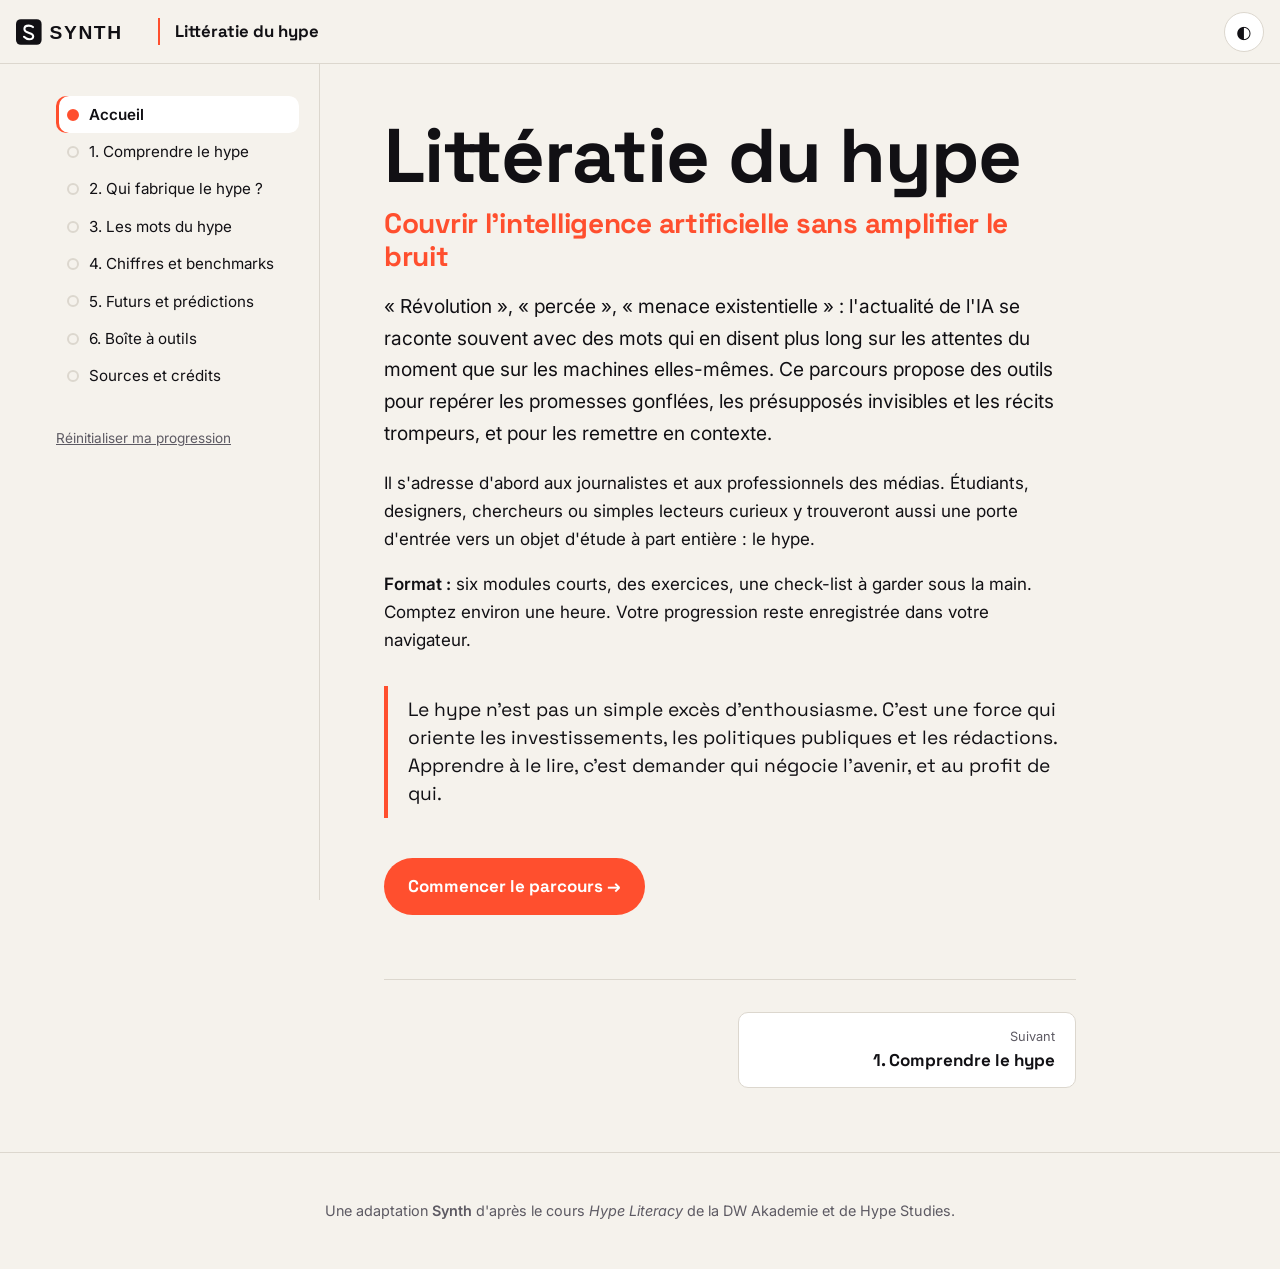
==== index.html @ b62a7ad7 "Ajoute la version française Synth du parcours « Littératie du hype » Site statique HTML/CSS/JS : tex" ====
<!doctype html>
<html lang="fr">
<head>
  <meta charset="utf-8">
  <meta name="viewport" content="width=device-width, initial-scale=1">
  <title>Littératie du hype — Synth</title>
  <meta name="description" content="Parcours en français pour couvrir l'intelligence artificielle sans amplifier le hype. Adaptation Synth du cours Hype Literacy de la DW Akademie.">
  <link rel="icon" href="assets/logo-synth.svg" type="image/svg+xml">
  <link rel="preconnect" href="https://fonts.googleapis.com">
  <link rel="preconnect" href="https://fonts.gstatic.com" crossorigin>
  <link href="https://fonts.googleapis.com/css2?family=Space+Grotesk:wght@500;700&family=Inter:wght@400;600&display=swap" rel="stylesheet">
  <link rel="stylesheet" href="css/style.css">
</head>
<body>
  <a class="skip" href="#contenu">Aller au contenu</a>

  <header class="topbar">
    <button class="menu-toggle" type="button" aria-controls="sommaire" aria-expanded="false">
      <span class="sr-only">Ouvrir le sommaire</span>
      <span class="burger" aria-hidden="true"></span>
    </button>
    <a class="brand" href="#/accueil" aria-label="Synth — accueil du parcours">
      <span class="brand-logo">
        <img src="assets/logo-synth.svg" alt="Synth" height="32">
      </span>
      <span class="brand-title">Littératie du hype</span>
    </a>
    <button class="theme-toggle" type="button" aria-label="Changer de thème">◐</button>
    <div class="progress" role="progressbar" aria-label="Progression du parcours" aria-valuemin="0" aria-valuemax="100" aria-valuenow="0">
      <span class="progress-bar"></span>
    </div>
  </header>

  <div class="layout">
    <nav id="sommaire" class="sidebar" aria-label="Sommaire">
      <ol class="toc"></ol>
      <button class="reset" type="button">Réinitialiser ma progression</button>
    </nav>

    <main id="contenu" class="content" tabindex="-1">
      <p class="loading">Chargement du parcours…</p>
    </main>
  </div>

  <footer class="footer">
    <p>Une adaptation <strong>Synth</strong> d'après le cours <em>Hype Literacy</em> de la DW Akademie et de Hype Studies.</p>
  </footer>

  <script src="js/markdown.js"></script>
  <script src="js/app.js"></script>
</body>
</html>
---- css/style.css ----
/*
 * Littératie du hype — habillage Synth.
 * Toutes les couleurs sont des variables ci-dessous : ajustez-les à la charte
 * officielle de Synth (valeurs provisoires, la charte n'ayant pas pu être consultée).
 */

:root {
  --synth-ink: #111014;        /* texte principal, fond du logo */
  --synth-paper: #f5f2ec;      /* fond de page */
  --synth-surface: #ffffff;    /* cartes, encadrés */
  --synth-accent: #ff4f2e;     /* couleur signature */
  --synth-accent-ink: #ffffff; /* texte posé sur l'accent */
  --synth-muted: #5d5a63;
  --synth-line: #dcd7ce;
  --ok: #1f7a4d;
  --ko: #b3261e;

  --font-title: 'Space Grotesk', 'Helvetica Neue', Arial, sans-serif;
  --font-body: 'Inter', system-ui, -apple-system, 'Segoe UI', sans-serif;
  --radius: 10px;
  --topbar-h: 64px;
  --sidebar-w: 280px;
  color-scheme: light;
}

@media (prefers-color-scheme: dark) {
  :root:not([data-theme="light"]) {
    --synth-ink: #f2efe9;
    --synth-paper: #131216;
    --synth-surface: #1d1c21;
    --synth-accent: #ff6a4d;
    --synth-accent-ink: #131216;
    --synth-muted: #a7a3ad;
    --synth-line: #34323a;
    --ok: #5cc98f;
    --ko: #ff7a70;
    color-scheme: dark;
  }
  :root:not([data-theme="light"]) .brand-logo img { filter: invert(1) hue-rotate(180deg); }
}

:root[data-theme="dark"] {
  --synth-ink: #f2efe9;
  --synth-paper: #131216;
  --synth-surface: #1d1c21;
  --synth-accent: #ff6a4d;
  --synth-accent-ink: #131216;
  --synth-muted: #a7a3ad;
  --synth-line: #34323a;
  --ok: #5cc98f;
  --ko: #ff7a70;
  color-scheme: dark;
}
:root[data-theme="dark"] .brand-logo img { filter: invert(1) hue-rotate(180deg); }

/* ---------- Base ---------- */

*, *::before, *::after { box-sizing: border-box; }

html { scroll-padding-top: calc(var(--topbar-h) + 16px); }

body {
  margin: 0;
  background: var(--synth-paper);
  color: var(--synth-ink);
  font: 400 1.0625rem/1.65 var(--font-body);
  -webkit-font-smoothing: antialiased;
  overflow-x: hidden;
}

h1, h2, h3, h4 {
  font-family: var(--font-title);
  line-height: 1.15;
  letter-spacing: -0.01em;
}
h1 { font-size: clamp(2rem, 5vw, 3.1rem); margin: 0 0 1.5rem; }
h2 { font-size: clamp(1.35rem, 3vw, 1.75rem); margin: 2.75rem 0 1rem; }
h3 { font-size: 1.2rem; margin: 2rem 0 .75rem; }

a { color: inherit; text-decoration-color: var(--synth-accent); text-underline-offset: 3px; text-decoration-thickness: 2px; }
a:hover { color: var(--synth-accent); }

code { font-size: .9em; background: var(--synth-line); padding: .1em .35em; border-radius: 4px; }

strong { font-weight: 600; }

blockquote {
  margin: 2rem 0;
  padding: .25rem 0 .25rem 1.25rem;
  border-left: 4px solid var(--synth-accent);
  font-family: var(--font-title);
  font-size: 1.2rem;
  line-height: 1.45;
}
blockquote p { margin: .4rem 0; }

ul, ol { padding-left: 1.25rem; }
li { margin: .35rem 0; }
li::marker { color: var(--synth-accent); font-weight: 700; }

:focus-visible { outline: 3px solid var(--synth-accent); outline-offset: 2px; }

.sr-only, .skip:not(:focus) {
  position: absolute; width: 1px; height: 1px; overflow: hidden; clip: rect(0 0 0 0); white-space: nowrap;
}
.skip:focus { position: fixed; top: 8px; left: 8px; z-index: 100; background: var(--synth-accent); color: var(--synth-accent-ink); padding: .5rem 1rem; border-radius: var(--radius); }

button { font: inherit; color: inherit; cursor: pointer; }

/* ---------- Barre du haut ---------- */

.topbar {
  position: sticky; top: 0; z-index: 20;
  height: var(--topbar-h);
  display: flex; align-items: center; gap: 1rem;
  padding: 0 16px;
  background: var(--synth-paper);
  border-bottom: 1px solid var(--synth-line);
}

.brand { display: flex; align-items: center; gap: .9rem; text-decoration: none; min-width: 0; }
.brand-logo img { display: block; height: 32px; width: auto; }
.brand-title {
  font-family: var(--font-title); font-weight: 700; font-size: 1.05rem;
  padding-left: .9rem; border-left: 2px solid var(--synth-accent);
  white-space: nowrap; overflow: hidden; text-overflow: ellipsis;
}

.theme-toggle {
  margin-left: auto;
  width: 40px; height: 40px; border-radius: 50%;
  border: 1px solid var(--synth-line); background: var(--synth-surface);
  font-size: 1.1rem;
}

.progress { position: absolute; left: 0; right: 0; bottom: -1px; height: 4px; background: transparent; }
.progress-bar { display: block; height: 100%; width: 0; background: var(--synth-accent); transition: width .4s ease; }

.menu-toggle {
  display: none;
  width: 40px; height: 40px; border: 0; background: none; padding: 0;
}
.burger, .burger::before, .burger::after {
  display: block; width: 22px; height: 2px; background: var(--synth-ink); margin: auto; position: relative;
}
.burger::before, .burger::after { content: ''; position: absolute; left: 0; }
.burger::before { top: -7px; }
.burger::after { top: 7px; }

/* ---------- Mise en page ---------- */

.layout {
  display: grid;
  grid-template-columns: var(--sidebar-w) minmax(0, 1fr);
  max-width: 1200px;
  margin: 0 auto;
}

.sidebar {
  position: sticky; top: var(--topbar-h);
  align-self: start;
  height: calc(100vh - var(--topbar-h));
  overflow-y: auto;
  padding: 2rem 1.25rem 2rem 16px;
  border-right: 1px solid var(--synth-line);
}

.toc { list-style: none; margin: 0; padding: 0; counter-reset: none; }
.toc li { margin: 0; }
.toc li::marker { content: none; }
.toc a {
  display: flex; align-items: center; gap: .6rem;
  padding: .55rem .7rem; border-radius: var(--radius);
  text-decoration: none; font-size: .95rem; line-height: 1.3;
}
.toc a::before {
  content: ''; flex: none;
  width: 12px; height: 12px; border-radius: 50%;
  border: 2px solid var(--synth-line);
}
.toc .is-read a::before { background: var(--synth-accent); border-color: var(--synth-accent); }
.toc .is-current a { background: var(--synth-surface); font-weight: 600; box-shadow: inset 3px 0 0 var(--synth-accent); }
.toc a:hover { background: var(--synth-surface); color: inherit; }

.reset {
  margin-top: 2rem; padding: 0; border: 0; background: none;
  font-size: .85rem; color: var(--synth-muted); text-decoration: underline;
}

.content {
  padding: 3rem clamp(16px, 5vw, 4.5rem) 4rem;
  max-width: 820px;
  outline: none;
}

.loading, .error { color: var(--synth-muted); }

/* ---------- Accueil ---------- */

.module-accueil h1 {
  font-size: clamp(2.6rem, 8vw, 4.75rem);
  margin-bottom: .5rem;
}
.module-accueil h1 + h2 {
  margin-top: 0;
  color: var(--synth-accent);
  font-size: clamp(1.25rem, 3.4vw, 1.75rem);
}
.module-accueil > p:first-of-type { font-size: 1.2rem; }

.cta { margin: 2.5rem 0 0; }
.button {
  display: inline-block;
  padding: .9rem 1.5rem;
  background: var(--synth-accent); color: var(--synth-accent-ink);
  font-family: var(--font-title); font-weight: 700;
  border-radius: 999px; text-decoration: none;
  transition: transform .15s ease;
}
.button:hover { color: var(--synth-accent-ink); transform: translateY(-2px); }

/* ---------- Pagination ---------- */

.pager {
  display: grid; grid-template-columns: 1fr 1fr; gap: 1rem;
  margin-top: 4rem; padding-top: 2rem; border-top: 1px solid var(--synth-line);
}
.pager a {
  display: block; padding: 1rem 1.25rem;
  background: var(--synth-surface); border: 1px solid var(--synth-line); border-radius: var(--radius);
  text-decoration: none; font-family: var(--font-title); font-weight: 700; line-height: 1.3;
}
.pager a:hover { border-color: var(--synth-accent); color: inherit; }
.pager small { display: block; font-family: var(--font-body); font-weight: 400; font-size: .8rem; color: var(--synth-muted); margin-bottom: .2rem; }
.pager-next { text-align: right; grid-column: 2; }

/* ---------- Cartes à retourner ---------- */

.cards {
  display: grid; grid-template-columns: repeat(auto-fill, minmax(220px, 1fr)); gap: 1rem;
  margin: 2rem 0;
}
.card {
  position: relative; min-height: 190px;
  padding: 0; border: 0; background: none; text-align: left;
  perspective: 900px;
}
.card-face {
  position: absolute; inset: 0;
  display: flex; flex-direction: column; justify-content: center;
  padding: 1.25rem; border-radius: var(--radius);
  backface-visibility: hidden;
  transition: transform .5s ease;
}
.card-recto {
  background: var(--synth-ink); color: var(--synth-paper);
  font-family: var(--font-title); font-size: 1.2rem; font-weight: 700;
}
.card-recto small {
  margin-top: auto; padding-top: 1rem;
  font-family: var(--font-body); font-weight: 400; font-size: .8rem; color: var(--synth-accent);
}
.card-verso {
  background: var(--synth-surface); border: 2px solid var(--synth-accent);
  font-size: .95rem; line-height: 1.5;
  transform: rotateY(180deg);
}
.card[aria-pressed="true"] .card-recto { transform: rotateY(-180deg); }
.card[aria-pressed="true"] .card-verso { transform: rotateY(0); }

/* ---------- Quiz ---------- */

.quiz {
  margin: 2rem 0; padding: 1.5rem;
  background: var(--synth-surface); border: 1px solid var(--synth-line); border-radius: var(--radius);
}
.quiz legend {
  float: left; width: 100%; padding: 0; margin-bottom: 1rem;
  font-family: var(--font-title); font-weight: 700; font-size: 1.1rem; line-height: 1.35;
}
.tag {
  display: inline-block; margin-right: .6rem; padding: .1rem .55rem;
  background: var(--synth-accent); color: var(--synth-accent-ink);
  font-size: .75rem; letter-spacing: .05em; text-transform: uppercase; border-radius: 4px;
  vertical-align: .15em;
}
.answers { clear: both; display: grid; gap: .6rem; }
.answer {
  text-align: left; padding: .8rem 1rem;
  background: var(--synth-paper); border: 2px solid var(--synth-line); border-radius: var(--radius);
  line-height: 1.4;
}
.answer:hover { border-color: var(--synth-ink); }
.answer.is-right { border-color: var(--ok); box-shadow: inset 4px 0 0 var(--ok); }
.answer.is-wrong { border-color: var(--ko); box-shadow: inset 4px 0 0 var(--ko); }
.feedback { margin: 1rem 0 .25rem; font-weight: 600; }
.feedback.ok { color: var(--ok); }
.feedback.ko { color: var(--ko); }
.explanation { margin: 0; color: var(--synth-muted); }

/* ---------- Hype-o-mètre ---------- */

.hypemetre { display: grid; gap: 1rem; margin: 2rem 0; }
.hm-item {
  padding: 1.25rem 1.5rem;
  background: var(--synth-surface); border: 1px solid var(--synth-line); border-radius: var(--radius);
}
.hm-title { margin: 0 0 1rem; font-family: var(--font-title); font-weight: 700; font-size: 1.1rem; line-height: 1.35; }
.hm-scale { display: grid; grid-template-columns: repeat(4, 1fr); gap: .4rem; }
.hm-btn {
  display: flex; flex-direction: column; align-items: center; gap: .1rem;
  padding: .55rem .25rem;
  background: var(--synth-paper); border: 2px solid var(--synth-line); border-radius: var(--radius);
}
.hm-btn:nth-child(1) { --heat: 0%; }
.hm-btn:nth-child(2) { --heat: 33%; }
.hm-btn:nth-child(3) { --heat: 66%; }
.hm-btn:nth-child(4) { --heat: 100%; }
.hm-btn { background: color-mix(in srgb, var(--synth-accent) calc(var(--heat) * .25), var(--synth-paper)); }
.hm-num { font-family: var(--font-title); font-weight: 700; font-size: 1.2rem; }
.hm-label { font-size: .75rem; color: var(--synth-muted); }
.hm-btn:hover { border-color: var(--synth-ink); }
.hm-btn.is-chosen { border-color: var(--synth-ink); box-shadow: 0 0 0 2px var(--synth-ink) inset; }
.hm-btn.is-expected { border-color: var(--synth-accent); }
.hm-btn.is-expected .hm-label { color: var(--synth-ink); font-weight: 600; }
.hm-result { margin-top: 1rem; padding-top: .75rem; border-top: 1px dashed var(--synth-line); }
.hm-result p { margin: .25rem 0; }
.hm-verdict { font-weight: 600; color: var(--synth-accent); }

/* ---------- Check-list ---------- */

.checklist { list-style: none; padding: 0; margin: 1.5rem 0; }
.checklist li { margin: 0; border-bottom: 1px solid var(--synth-line); }
.checklist li::marker { content: none; }
.checklist label { display: flex; gap: .85rem; align-items: flex-start; padding: .8rem .25rem; cursor: pointer; }
.checklist input {
  flex: none; appearance: none; margin: .2rem 0 0;
  width: 1.25rem; height: 1.25rem; border: 2px solid var(--synth-ink); border-radius: 4px;
  display: grid; place-content: center; cursor: pointer;
}
.checklist input::after { content: '✓'; font-weight: 700; font-size: .85rem; color: var(--synth-accent-ink); transform: scale(0); transition: transform .15s; }
.checklist input:checked { background: var(--synth-accent); border-color: var(--synth-accent); }
.checklist input:checked::after { transform: scale(1); }
.checklist input:checked + span { color: var(--synth-muted); text-decoration: line-through; text-decoration-color: var(--synth-accent); }

/* ---------- Pied de page ---------- */

.footer {
  padding: 2rem 16px;
  border-top: 1px solid var(--synth-line);
  text-align: center; font-size: .9rem; color: var(--synth-muted);
}

/* ---------- Mobile ---------- */

@media (max-width: 860px) {
  .menu-toggle { display: block; }
  .layout { grid-template-columns: minmax(0, 1fr); }
  .sidebar {
    position: fixed; z-index: 15; top: var(--topbar-h); left: 0; bottom: 0;
    width: min(85vw, var(--sidebar-w)); height: auto;
    background: var(--synth-paper);
    transform: translateX(-100%); transition: transform .25s ease;
    box-shadow: 8px 0 24px rgb(0 0 0 / .15);
  }
  .sidebar.is-open { transform: translateX(0); }
  .content { padding: 2rem 16px 3rem; }
  .brand-logo img { height: 26px; }
  .brand-title { font-size: .95rem; padding-left: .7rem; }
  .pager { grid-template-columns: minmax(0, 1fr); }
  .pager-next { grid-column: 1; }
  .hm-label { font-size: .65rem; }
}

@media (prefers-reduced-motion: reduce) {
  *, *::before, *::after { transition: none !important; }
}
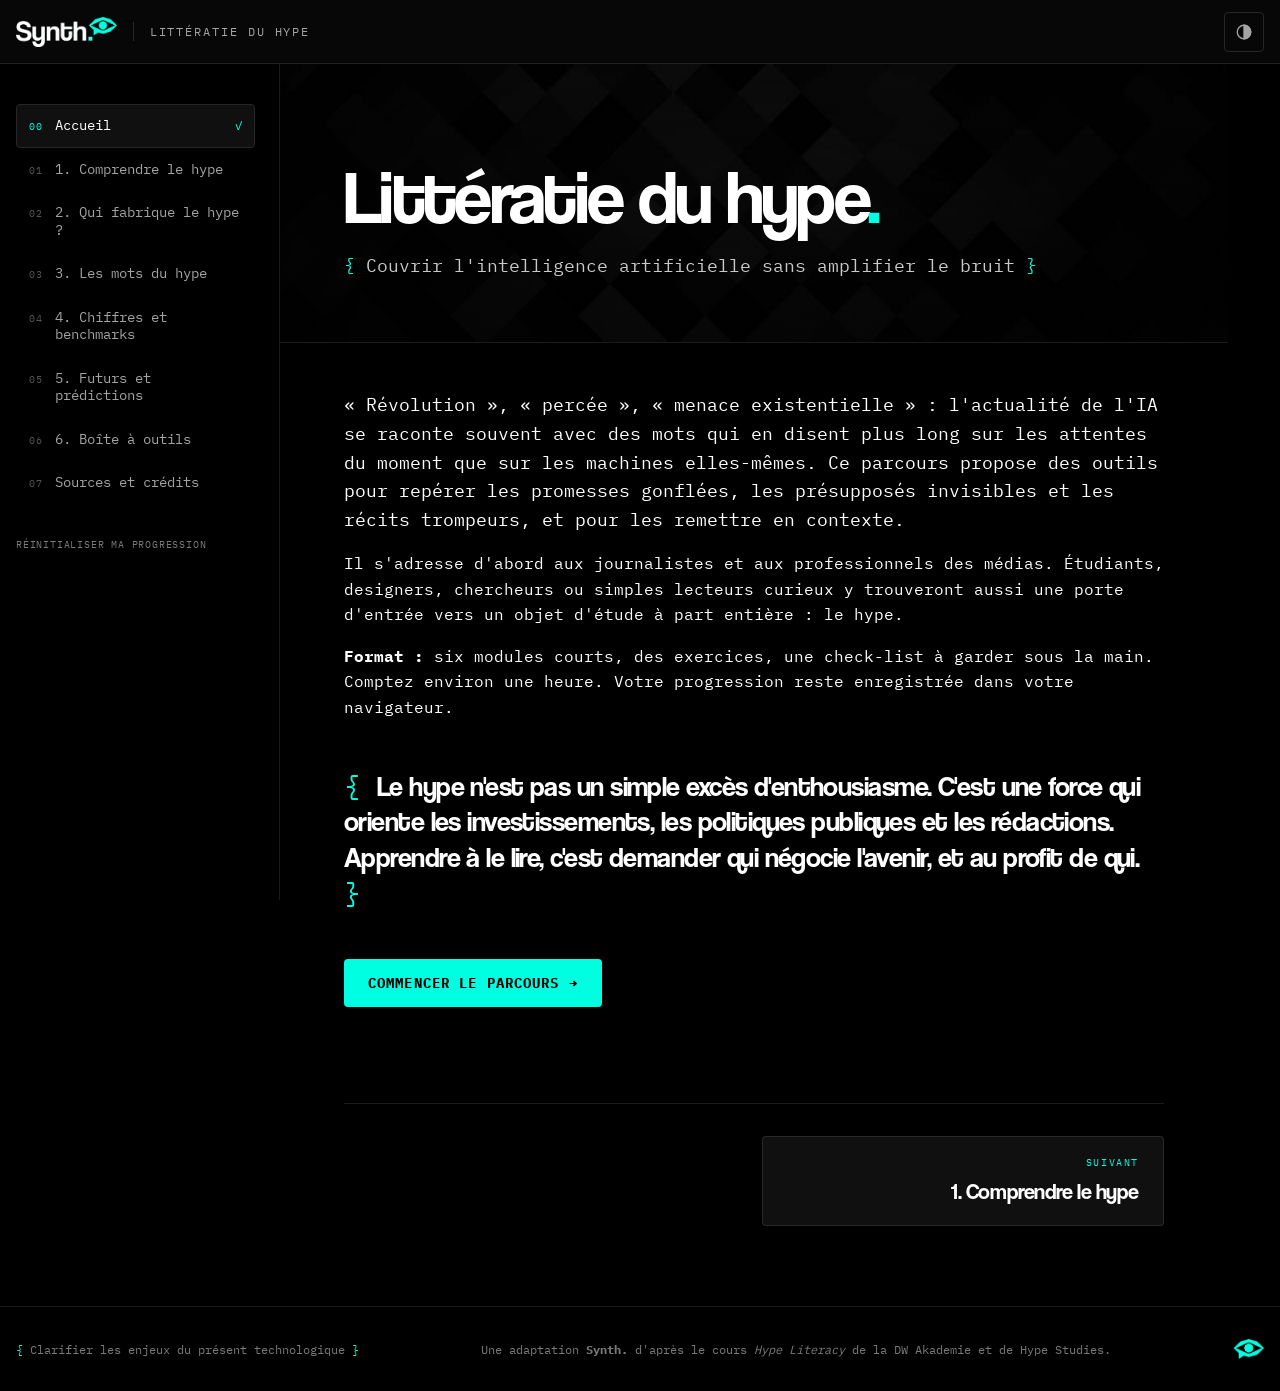
==== commit 64f3502a: "Applique le design system Synth. (Claude Design) Remplace l'habillage provisoire par les jetons, log" ====
--- a/index.html
+++ b/index.html
@@ -5,10 +5,8 @@
   <meta name="viewport" content="width=device-width, initial-scale=1">
   <title>Littératie du hype — Synth</title>
   <meta name="description" content="Parcours en français pour couvrir l'intelligence artificielle sans amplifier le hype. Adaptation Synth du cours Hype Literacy de la DW Akademie.">
-  <link rel="icon" href="assets/logo-synth.svg" type="image/svg+xml">
-  <link rel="preconnect" href="https://fonts.googleapis.com">
-  <link rel="preconnect" href="https://fonts.gstatic.com" crossorigin>
-  <link href="https://fonts.googleapis.com/css2?family=Space+Grotesk:wght@500;700&family=Inter:wght@400;600&display=swap" rel="stylesheet">
+  <meta name="theme-color" content="#000000">
+  <link rel="icon" href="assets/mark-eye-cyan.png" type="image/png">
   <link rel="stylesheet" href="css/style.css">
 </head>
 <body>
@@ -21,11 +19,14 @@
     </button>
     <a class="brand" href="#/accueil" aria-label="Synth — accueil du parcours">
       <span class="brand-logo">
-        <img src="assets/logo-synth.svg" alt="Synth" height="32">
+        <img class="logo-dark" src="assets/logo-synth-white-cyan.png" alt="Synth." height="30">
+        <img class="logo-light" src="assets/logo-synth-black.png" alt="Synth." height="30">
       </span>
       <span class="brand-title">Littératie du hype</span>
     </a>
-    <button class="theme-toggle" type="button" aria-label="Changer de thème">◐</button>
+    <button class="theme-toggle" type="button" aria-label="Passer en thème clair">
+      <svg width="18" height="18" viewBox="0 0 24 24" fill="none" stroke="currentColor" stroke-width="1.75" aria-hidden="true"><circle cx="12" cy="12" r="9"/><path d="M12 3a9 9 0 0 1 0 18z" fill="currentColor"/></svg>
+    </button>
     <div class="progress" role="progressbar" aria-label="Progression du parcours" aria-valuemin="0" aria-valuemax="100" aria-valuenow="0">
       <span class="progress-bar"></span>
     </div>
@@ -43,7 +44,9 @@
   </div>
 
   <footer class="footer">
-    <p>Une adaptation <strong>Synth</strong> d'après le cours <em>Hype Literacy</em> de la DW Akademie et de Hype Studies.</p>
+    <p class="footer-tagline">Clarifier les enjeux du présent technologique</p>
+    <p>Une adaptation <strong>Synth.</strong> d'après le cours <em>Hype Literacy</em> de la DW Akademie et de Hype Studies.</p>
+    <img class="footer-mark" src="assets/mark-eye-cyan.png" alt="" aria-hidden="true">
   </footer>
 
   <script src="js/markdown.js"></script>
--- a/css/style.css
+++ b/css/style.css
@@ -1,158 +1,177 @@
 /*
  * Littératie du hype — habillage Synth.
- * Toutes les couleurs sont des variables ci-dessous : ajustez-les à la charte
- * officielle de Synth (valeurs provisoires, la charte n'ayant pas pu être consultée).
+ * Construit sur les jetons du design system « Synth. » (Claude Design), copiés dans css/synth/.
+ * Sombre par défaut ; thème clair via [data-theme="light"].
  */
 
+@import url("synth/fonts.css");
+@import url("synth/colors.css");
+@import url("synth/typography.css");
+@import url("synth/spacing.css");
+@import url("synth/effects.css");
+@import url("synth/motion.css");
+
 :root {
-  --synth-ink: #111014;        /* texte principal, fond du logo */
-  --synth-paper: #f5f2ec;      /* fond de page */
-  --synth-surface: #ffffff;    /* cartes, encadrés */
-  --synth-accent: #ff4f2e;     /* couleur signature */
-  --synth-accent-ink: #ffffff; /* texte posé sur l'accent */
-  --synth-muted: #5d5a63;
-  --synth-line: #dcd7ce;
-  --ok: #1f7a4d;
-  --ko: #b3261e;
-
-  --font-title: 'Space Grotesk', 'Helvetica Neue', Arial, sans-serif;
-  --font-body: 'Inter', system-ui, -apple-system, 'Segoe UI', sans-serif;
-  --radius: 10px;
   --topbar-h: 64px;
   --sidebar-w: 280px;
+  color-scheme: dark;
+}
+
+/* En clair, le cyan profond (#00C2AB) n'atteint pas 4,5:1 sur blanc pour du petit texte :
+   on utilise l'encre cyan pour le texte et on garde le cyan pour les aplats. */
+[data-theme="light"] {
+  --text-accent: var(--synth-cyan-ink);
+  --glass-fill: rgba(255, 255, 255, .8);
   color-scheme: light;
 }
 
-@media (prefers-color-scheme: dark) {
-  :root:not([data-theme="light"]) {
-    --synth-ink: #f2efe9;
-    --synth-paper: #131216;
-    --synth-surface: #1d1c21;
-    --synth-accent: #ff6a4d;
-    --synth-accent-ink: #131216;
-    --synth-muted: #a7a3ad;
-    --synth-line: #34323a;
-    --ok: #5cc98f;
-    --ko: #ff7a70;
-    color-scheme: dark;
-  }
-  :root:not([data-theme="light"]) .brand-logo img { filter: invert(1) hue-rotate(180deg); }
-}
-
-:root[data-theme="dark"] {
-  --synth-ink: #f2efe9;
-  --synth-paper: #131216;
-  --synth-surface: #1d1c21;
-  --synth-accent: #ff6a4d;
-  --synth-accent-ink: #131216;
-  --synth-muted: #a7a3ad;
-  --synth-line: #34323a;
-  --ok: #5cc98f;
-  --ko: #ff7a70;
-  color-scheme: dark;
-}
-:root[data-theme="dark"] .brand-logo img { filter: invert(1) hue-rotate(180deg); }
-
 /* ---------- Base ---------- */
 
 *, *::before, *::after { box-sizing: border-box; }
 
-html { scroll-padding-top: calc(var(--topbar-h) + 16px); }
+html { scroll-padding-top: calc(var(--topbar-h) + var(--space-4)); }
 
 body {
   margin: 0;
-  background: var(--synth-paper);
-  color: var(--synth-ink);
-  font: 400 1.0625rem/1.65 var(--font-body);
+  background: var(--surface-page);
+  color: var(--text-primary);
+  font-family: var(--font-body);
+  font-size: var(--text-md);
+  line-height: var(--lh-body);
   -webkit-font-smoothing: antialiased;
   overflow-x: hidden;
 }
 
 h1, h2, h3, h4 {
-  font-family: var(--font-title);
-  line-height: 1.15;
-  letter-spacing: -0.01em;
-}
-h1 { font-size: clamp(2rem, 5vw, 3.1rem); margin: 0 0 1.5rem; }
-h2 { font-size: clamp(1.35rem, 3vw, 1.75rem); margin: 2.75rem 0 1rem; }
-h3 { font-size: 1.2rem; margin: 2rem 0 .75rem; }
-
-a { color: inherit; text-decoration-color: var(--synth-accent); text-underline-offset: 3px; text-decoration-thickness: 2px; }
-a:hover { color: var(--synth-accent); }
-
-code { font-size: .9em; background: var(--synth-line); padding: .1em .35em; border-radius: 4px; }
-
-strong { font-weight: 600; }
+  font-family: var(--font-display);
+  font-weight: var(--weight-regular);
+  letter-spacing: var(--track-display);
+  line-height: var(--lh-display-loose);
+  text-wrap: balance;
+}
+h1 { font-size: clamp(var(--display-md), 6vw, var(--display-lg)); margin: 0 0 var(--space-8); }
+h2 { font-size: clamp(26px, 3.4vw, var(--display-sm)); margin: var(--space-16) 0 var(--space-4); }
+h3 { font-size: var(--text-xl); margin: var(--space-10) 0 var(--space-3); }
+
+p { margin: 0 0 var(--space-4); }
+
+a {
+  color: inherit;
+  text-decoration: underline;
+  text-decoration-color: var(--border-accent);
+  text-underline-offset: 3px;
+  transition: var(--transition-control);
+}
+a:hover { color: var(--text-accent); }
+
+strong { font-weight: var(--weight-bold); }
+em { font-style: italic; }
+
+code {
+  font-family: var(--font-mono);
+  font-size: .92em;
+  background: var(--surface-card);
+  border: var(--border-w) solid var(--border-hairline);
+  padding: .05em .35em;
+  border-radius: var(--radius-1);
+}
 
 blockquote {
-  margin: 2rem 0;
-  padding: .25rem 0 .25rem 1.25rem;
-  border-left: 4px solid var(--synth-accent);
-  font-family: var(--font-title);
-  font-size: 1.2rem;
-  line-height: 1.45;
-}
-blockquote p { margin: .4rem 0; }
-
-ul, ol { padding-left: 1.25rem; }
-li { margin: .35rem 0; }
-li::marker { color: var(--synth-accent); font-weight: 700; }
-
-:focus-visible { outline: 3px solid var(--synth-accent); outline-offset: 2px; }
+  margin: var(--space-12) 0;
+  padding: 0;
+  font-family: var(--font-display);
+  font-size: clamp(22px, 2.6vw, 28px);
+  line-height: var(--lh-tight);
+  letter-spacing: var(--track-display);
+}
+blockquote p { margin: 0 0 var(--space-3); }
+blockquote p::before { content: "{ "; color: var(--text-accent); font-family: var(--font-mono); }
+blockquote p::after { content: " }"; color: var(--text-accent); font-family: var(--font-mono); }
+
+ul, ol { padding-left: var(--space-6); margin: 0 0 var(--space-4); }
+li { margin: var(--space-2) 0; }
+ul > li::marker { content: "— "; color: var(--text-accent); }
+ol > li::marker { color: var(--text-accent); font-weight: var(--weight-bold); }
+
+:focus-visible { outline: none; box-shadow: var(--focus-ring); }
 
 .sr-only, .skip:not(:focus) {
   position: absolute; width: 1px; height: 1px; overflow: hidden; clip: rect(0 0 0 0); white-space: nowrap;
 }
-.skip:focus { position: fixed; top: 8px; left: 8px; z-index: 100; background: var(--synth-accent); color: var(--synth-accent-ink); padding: .5rem 1rem; border-radius: var(--radius); }
+.skip:focus {
+  position: fixed; top: var(--space-2); left: var(--space-2); z-index: 100;
+  background: var(--surface-accent); color: var(--text-on-accent);
+  padding: var(--space-2) var(--space-4); text-decoration: none;
+}
 
 button { font: inherit; color: inherit; cursor: pointer; }
+
+/* Logos : version blanc + cyan en sombre, noire en clair */
+.brand-logo .logo-light { display: none; }
+[data-theme="light"] .brand-logo .logo-dark { display: none; }
+[data-theme="light"] .brand-logo .logo-light { display: block; }
 
 /* ---------- Barre du haut ---------- */
 
 .topbar {
   position: sticky; top: 0; z-index: 20;
   height: var(--topbar-h);
-  display: flex; align-items: center; gap: 1rem;
-  padding: 0 16px;
-  background: var(--synth-paper);
-  border-bottom: 1px solid var(--synth-line);
-}
-
-.brand { display: flex; align-items: center; gap: .9rem; text-decoration: none; min-width: 0; }
-.brand-logo img { display: block; height: 32px; width: auto; }
+  display: flex; align-items: center; gap: var(--space-4);
+  padding: 0 var(--space-4);
+  background: var(--glass-fill);
+  backdrop-filter: var(--blur-glass);
+  -webkit-backdrop-filter: var(--blur-glass);
+  border-bottom: var(--border-w) solid var(--border-hairline);
+}
+
+.brand { display: flex; align-items: center; gap: var(--space-4); text-decoration: none; min-width: 0; }
+.brand:hover { color: inherit; }
+.brand-logo img { display: block; height: 30px; width: auto; }
 .brand-title {
-  font-family: var(--font-title); font-weight: 700; font-size: 1.05rem;
-  padding-left: .9rem; border-left: 2px solid var(--synth-accent);
+  font-family: var(--font-mono); font-size: var(--text-xs);
+  letter-spacing: var(--track-eyebrow); text-transform: uppercase;
+  color: var(--text-secondary);
+  padding-left: var(--space-4); border-left: var(--border-w) solid var(--border-strong);
   white-space: nowrap; overflow: hidden; text-overflow: ellipsis;
 }
 
 .theme-toggle {
   margin-left: auto;
-  width: 40px; height: 40px; border-radius: 50%;
-  border: 1px solid var(--synth-line); background: var(--synth-surface);
-  font-size: 1.1rem;
-}
-
-.progress { position: absolute; left: 0; right: 0; bottom: -1px; height: 4px; background: transparent; }
-.progress-bar { display: block; height: 100%; width: 0; background: var(--synth-accent); transition: width .4s ease; }
+  display: inline-flex; align-items: center; justify-content: center;
+  width: var(--control-h-md); height: var(--control-h-md);
+  background: transparent; color: var(--text-secondary);
+  border: var(--border-w) solid var(--border-strong); border-radius: var(--radius-2);
+  transition: var(--transition-control);
+}
+.theme-toggle:hover { border-color: var(--border-accent); color: var(--text-accent); }
+
+.progress { position: absolute; left: 0; right: 0; bottom: -1px; height: 2px; }
+.progress-bar {
+  display: block; height: 100%; width: 0;
+  background: var(--surface-accent);
+  box-shadow: 0 0 12px var(--cyan-a40);
+  transition: width var(--dur-slow) var(--ease-out);
+}
 
 .menu-toggle {
   display: none;
-  width: 40px; height: 40px; border: 0; background: none; padding: 0;
+  width: var(--control-h-md); height: var(--control-h-md);
+  border: var(--border-w) solid var(--border-strong); border-radius: var(--radius-2);
+  background: none; padding: 0;
 }
 .burger, .burger::before, .burger::after {
-  display: block; width: 22px; height: 2px; background: var(--synth-ink); margin: auto; position: relative;
-}
-.burger::before, .burger::after { content: ''; position: absolute; left: 0; }
-.burger::before { top: -7px; }
-.burger::after { top: 7px; }
+  display: block; width: 18px; height: 2px; background: var(--text-primary); margin: auto; position: relative;
+}
+.burger::before, .burger::after { content: ""; position: absolute; left: 0; }
+.burger::before { top: -6px; }
+.burger::after { top: 6px; }
 
 /* ---------- Mise en page ---------- */
 
 .layout {
   display: grid;
   grid-template-columns: var(--sidebar-w) minmax(0, 1fr);
-  max-width: 1200px;
+  max-width: var(--layout-max);
   margin: 0 auto;
 }
 
@@ -161,109 +180,163 @@
   align-self: start;
   height: calc(100vh - var(--topbar-h));
   overflow-y: auto;
-  padding: 2rem 1.25rem 2rem 16px;
-  border-right: 1px solid var(--synth-line);
-}
-
-.toc { list-style: none; margin: 0; padding: 0; counter-reset: none; }
-.toc li { margin: 0; }
+  padding: var(--space-10) var(--space-6) var(--space-8) var(--space-4);
+  border-right: var(--border-w) solid var(--border-hairline);
+}
+
+.toc { list-style: none; margin: 0; padding: 0; counter-reset: toc -1; }
+.toc li { margin: 0; counter-increment: toc; }
 .toc li::marker { content: none; }
 .toc a {
-  display: flex; align-items: center; gap: .6rem;
-  padding: .55rem .7rem; border-radius: var(--radius);
-  text-decoration: none; font-size: .95rem; line-height: 1.3;
+  display: flex; align-items: baseline; gap: var(--space-3);
+  padding: var(--space-3) var(--space-3);
+  text-decoration: none;
+  font-size: var(--text-sm); line-height: var(--lh-tight);
+  color: var(--text-secondary);
+  border: var(--border-w) solid transparent; border-radius: var(--radius-2);
+  transition: var(--transition-control);
 }
 .toc a::before {
-  content: ''; flex: none;
-  width: 12px; height: 12px; border-radius: 50%;
-  border: 2px solid var(--synth-line);
-}
-.toc .is-read a::before { background: var(--synth-accent); border-color: var(--synth-accent); }
-.toc .is-current a { background: var(--synth-surface); font-weight: 600; box-shadow: inset 3px 0 0 var(--synth-accent); }
-.toc a:hover { background: var(--synth-surface); color: inherit; }
+  content: counter(toc, decimal-leading-zero);
+  flex: none; font-size: var(--text-xxs); letter-spacing: var(--track-label);
+  color: var(--text-faint);
+}
+.toc a:hover { color: var(--text-primary); background: var(--white-a06); }
+[data-theme="light"] .toc a:hover { background: var(--surface-card); }
+.toc .is-read a::before { color: var(--text-accent); }
+.toc .is-read a::after { content: "✓"; margin-left: auto; color: var(--text-accent); font-size: var(--text-xs); }
+.toc .is-current a {
+  color: var(--text-primary);
+  background: var(--surface-card);
+  border-color: var(--border-strong);
+}
 
 .reset {
-  margin-top: 2rem; padding: 0; border: 0; background: none;
-  font-size: .85rem; color: var(--synth-muted); text-decoration: underline;
-}
+  margin-top: var(--space-8); padding: 0; border: 0; background: none;
+  font-size: var(--text-xxs); letter-spacing: var(--track-label); text-transform: uppercase;
+  color: var(--text-muted);
+}
+.reset:hover { color: var(--text-accent); }
 
 .content {
-  padding: 3rem clamp(16px, 5vw, 4.5rem) 4rem;
-  max-width: 820px;
+  padding: var(--space-16) clamp(var(--space-4), 5vw, var(--space-16)) var(--space-20);
+  max-width: calc(var(--layout-prose) + 2 * var(--space-16) + 160px);
   outline: none;
 }
-
-.loading, .error { color: var(--synth-muted); }
+.content:focus-visible { box-shadow: none; }
+
+.loading, .error { color: var(--text-muted); }
+
+/* Surtitre « MODULE 0X » ajouté par le script */
+.eyebrow {
+  margin: 0 0 var(--space-4);
+  font-size: var(--text-xs); letter-spacing: var(--track-eyebrow); text-transform: uppercase;
+  color: var(--text-accent);
+}
 
 /* ---------- Accueil ---------- */
 
-.module-accueil h1 {
-  font-size: clamp(2.6rem, 8vw, 4.75rem);
-  margin-bottom: .5rem;
-}
-.module-accueil h1 + h2 {
-  margin-top: 0;
-  color: var(--synth-accent);
-  font-size: clamp(1.25rem, 3.4vw, 1.75rem);
-}
-.module-accueil > p:first-of-type { font-size: 1.2rem; }
-
-.cta { margin: 2.5rem 0 0; }
+.hero {
+  position: relative;
+  margin: calc(var(--space-16) * -1) calc(clamp(var(--space-4), 5vw, var(--space-16)) * -1) var(--space-12);
+  padding: var(--space-24) clamp(var(--space-4), 5vw, var(--space-16)) var(--space-16);
+  background: var(--texture-diamond) center / cover no-repeat, var(--black);
+  color: var(--white);
+  border-bottom: var(--border-w) solid var(--border-hairline);
+}
+.hero::after { content: ""; position: absolute; inset: 0; background: var(--scrim-bottom); opacity: .7; pointer-events: none; }
+.hero > * { position: relative; z-index: 1; }
+.hero h1 {
+  font-size: clamp(var(--display-md), 9vw, var(--display-xl));
+  line-height: var(--lh-display);
+  letter-spacing: var(--track-display-tight);
+  margin: 0 0 var(--space-6);
+}
+.hero h1::after { content: "."; color: var(--synth-cyan); }
+.hero h2 {
+  margin: 0;
+  font-family: var(--font-mono); font-size: var(--text-lg); letter-spacing: 0; line-height: var(--lh-tight);
+  color: var(--gray-200);
+}
+.hero h2::before { content: "{ "; color: var(--synth-cyan); }
+.hero h2::after { content: " }"; color: var(--synth-cyan); }
+
+.module-accueil > p:first-of-type { font-size: var(--text-lg); line-height: var(--lh-body); }
+
+.cta { margin: var(--space-10) 0 0; }
 .button {
-  display: inline-block;
-  padding: .9rem 1.5rem;
-  background: var(--synth-accent); color: var(--synth-accent-ink);
-  font-family: var(--font-title); font-weight: 700;
-  border-radius: 999px; text-decoration: none;
-  transition: transform .15s ease;
-}
-.button:hover { color: var(--synth-accent-ink); transform: translateY(-2px); }
+  display: inline-flex; align-items: center; gap: var(--space-2);
+  height: var(--control-h-lg); padding: 0 var(--space-6);
+  background: var(--surface-accent); color: var(--text-on-accent);
+  font-family: var(--font-mono); font-size: var(--text-sm); font-weight: var(--weight-bold);
+  letter-spacing: var(--track-label); text-transform: uppercase;
+  border-radius: var(--radius-2); text-decoration: none;
+  transition: var(--transition-control), transform var(--dur-instant) var(--ease-out);
+}
+.button:hover { color: var(--text-on-accent); background: var(--synth-cyan-bright); box-shadow: 0 0 24px rgba(0, 255, 224, .28); }
+.button:active { transform: translateY(1px); }
 
 /* ---------- Pagination ---------- */
 
 .pager {
-  display: grid; grid-template-columns: 1fr 1fr; gap: 1rem;
-  margin-top: 4rem; padding-top: 2rem; border-top: 1px solid var(--synth-line);
+  display: grid; grid-template-columns: 1fr 1fr; gap: var(--space-4);
+  margin-top: var(--space-24); padding-top: var(--space-8);
+  border-top: var(--border-w) solid var(--border-hairline);
 }
 .pager a {
-  display: block; padding: 1rem 1.25rem;
-  background: var(--synth-surface); border: 1px solid var(--synth-line); border-radius: var(--radius);
-  text-decoration: none; font-family: var(--font-title); font-weight: 700; line-height: 1.3;
-}
-.pager a:hover { border-color: var(--synth-accent); color: inherit; }
-.pager small { display: block; font-family: var(--font-body); font-weight: 400; font-size: .8rem; color: var(--synth-muted); margin-bottom: .2rem; }
+  display: block; padding: var(--space-5) var(--space-6);
+  background: var(--surface-card);
+  border: var(--border-w) solid var(--border-hairline); border-radius: var(--radius-2);
+  text-decoration: none;
+  font-family: var(--font-display); font-size: var(--text-xl); letter-spacing: var(--track-display); line-height: var(--lh-tight);
+  transition: var(--transition-control);
+}
+.pager a:hover { color: inherit; background: var(--surface-card-hover); border-color: var(--cyan-a40); }
+.pager small {
+  display: block; margin-bottom: var(--space-2);
+  font-family: var(--font-mono); font-size: var(--text-xxs); letter-spacing: var(--track-eyebrow); text-transform: uppercase;
+  color: var(--text-accent);
+}
 .pager-next { text-align: right; grid-column: 2; }
 
 /* ---------- Cartes à retourner ---------- */
 
 .cards {
-  display: grid; grid-template-columns: repeat(auto-fill, minmax(220px, 1fr)); gap: 1rem;
-  margin: 2rem 0;
+  display: grid; grid-template-columns: repeat(auto-fill, minmax(220px, 1fr)); gap: var(--space-3);
+  margin: var(--space-10) 0;
 }
 .card {
-  position: relative; min-height: 190px;
+  position: relative; min-height: 200px;
   padding: 0; border: 0; background: none; text-align: left;
   perspective: 900px;
+  border-radius: var(--radius-2);
 }
 .card-face {
   position: absolute; inset: 0;
-  display: flex; flex-direction: column; justify-content: center;
-  padding: 1.25rem; border-radius: var(--radius);
+  display: flex; flex-direction: column;
+  padding: var(--pad-card);
+  border: var(--border-w) solid var(--border-hairline); border-radius: var(--radius-2);
   backface-visibility: hidden;
-  transition: transform .5s ease;
+  transition: transform var(--dur-slow) var(--ease-in-out), border-color var(--dur-fast) var(--ease-out);
 }
 .card-recto {
-  background: var(--synth-ink); color: var(--synth-paper);
-  font-family: var(--font-title); font-size: 1.2rem; font-weight: 700;
-}
+  background: var(--surface-card);
+  font-family: var(--font-display); font-size: 24px; line-height: var(--lh-tight); letter-spacing: var(--track-display);
+}
+.card:hover .card-recto { border-color: var(--cyan-a40); background: var(--surface-card-hover); }
 .card-recto small {
-  margin-top: auto; padding-top: 1rem;
-  font-family: var(--font-body); font-weight: 400; font-size: .8rem; color: var(--synth-accent);
-}
+  margin-top: auto; padding-top: var(--space-4);
+  font-family: var(--font-mono); font-size: var(--text-xxs); letter-spacing: var(--track-eyebrow); text-transform: uppercase;
+  color: var(--text-accent);
+}
+.card-recto small::after { content: " ↻"; }
 .card-verso {
-  background: var(--synth-surface); border: 2px solid var(--synth-accent);
-  font-size: .95rem; line-height: 1.5;
+  background: var(--surface-inset);
+  border-color: var(--border-accent);
+  font-size: var(--text-sm); line-height: var(--lh-body);
+  color: var(--text-secondary);
   transform: rotateY(180deg);
+  overflow-y: auto;
 }
 .card[aria-pressed="true"] .card-recto { transform: rotateY(-180deg); }
 .card[aria-pressed="true"] .card-verso { transform: rotateY(0); }
@@ -271,85 +344,134 @@
 /* ---------- Quiz ---------- */
 
 .quiz {
-  margin: 2rem 0; padding: 1.5rem;
-  background: var(--synth-surface); border: 1px solid var(--synth-line); border-radius: var(--radius);
+  margin: var(--space-10) 0; padding: var(--pad-card);
+  background: var(--surface-card);
+  border: var(--border-w) solid var(--border-hairline); border-radius: var(--radius-2);
 }
 .quiz legend {
-  float: left; width: 100%; padding: 0; margin-bottom: 1rem;
-  font-family: var(--font-title); font-weight: 700; font-size: 1.1rem; line-height: 1.35;
+  float: left; width: 100%; padding: 0; margin-bottom: var(--space-5);
+  font-family: var(--font-display); font-size: 22px; line-height: var(--lh-tight); letter-spacing: var(--track-display);
 }
 .tag {
-  display: inline-block; margin-right: .6rem; padding: .1rem .55rem;
-  background: var(--synth-accent); color: var(--synth-accent-ink);
-  font-size: .75rem; letter-spacing: .05em; text-transform: uppercase; border-radius: 4px;
-  vertical-align: .15em;
-}
-.answers { clear: both; display: grid; gap: .6rem; }
+  display: block; width: fit-content; margin-bottom: var(--space-3);
+  font-family: var(--font-mono); font-size: var(--text-xxs); font-weight: var(--weight-bold);
+  letter-spacing: var(--track-label); text-transform: uppercase;
+  padding: 3px var(--space-2); border-radius: var(--radius-1);
+  background: var(--surface-accent); color: var(--text-on-accent);
+}
+.answers { clear: both; display: grid; gap: var(--space-2); }
 .answer {
-  text-align: left; padding: .8rem 1rem;
-  background: var(--synth-paper); border: 2px solid var(--synth-line); border-radius: var(--radius);
-  line-height: 1.4;
-}
-.answer:hover { border-color: var(--synth-ink); }
-.answer.is-right { border-color: var(--ok); box-shadow: inset 4px 0 0 var(--ok); }
-.answer.is-wrong { border-color: var(--ko); box-shadow: inset 4px 0 0 var(--ko); }
-.feedback { margin: 1rem 0 .25rem; font-weight: 600; }
-.feedback.ok { color: var(--ok); }
-.feedback.ko { color: var(--ko); }
-.explanation { margin: 0; color: var(--synth-muted); }
+  text-align: left; padding: var(--space-3) var(--space-4);
+  font-size: var(--text-sm); line-height: var(--lh-tight);
+  background: var(--surface-inset); color: var(--text-primary);
+  border: var(--border-w) solid var(--border-strong); border-radius: var(--radius-2);
+  transition: var(--transition-control), transform var(--dur-instant) var(--ease-out);
+}
+.answer:hover { border-color: var(--border-accent); }
+.answer:active { transform: translateY(1px); }
+.answer.is-right { border: var(--border-w-strong) solid var(--state-success); }
+.answer.is-right::before { content: "✓ "; color: var(--state-success); font-weight: var(--weight-bold); }
+.answer.is-wrong { border: var(--border-w-strong) solid var(--state-danger); }
+.answer.is-wrong::before { content: "✕ "; color: var(--state-danger); font-weight: var(--weight-bold); }
+.feedback { margin: var(--space-5) 0 var(--space-2); font-size: var(--text-sm); font-weight: var(--weight-bold); }
+.feedback.ok { color: var(--state-success); }
+.feedback.ko { color: var(--state-danger); }
+.explanation { margin: 0; font-size: var(--text-sm); color: var(--text-secondary); }
+
+[data-theme="light"] .feedback.ok,
+[data-theme="light"] .answer.is-right::before { color: #157347; }
+[data-theme="light"] .answer.is-right { border-color: #157347; }
+[data-theme="light"] .feedback.ko,
+[data-theme="light"] .answer.is-wrong::before { color: #b42318; }
+[data-theme="light"] .answer.is-wrong { border-color: #b42318; }
 
 /* ---------- Hype-o-mètre ---------- */
 
-.hypemetre { display: grid; gap: 1rem; margin: 2rem 0; }
+.hypemetre { display: grid; gap: var(--space-3); margin: var(--space-10) 0; }
 .hm-item {
-  padding: 1.25rem 1.5rem;
-  background: var(--synth-surface); border: 1px solid var(--synth-line); border-radius: var(--radius);
-}
-.hm-title { margin: 0 0 1rem; font-family: var(--font-title); font-weight: 700; font-size: 1.1rem; line-height: 1.35; }
-.hm-scale { display: grid; grid-template-columns: repeat(4, 1fr); gap: .4rem; }
+  padding: var(--pad-card);
+  background: var(--surface-card);
+  border: var(--border-w) solid var(--border-hairline); border-radius: var(--radius-2);
+}
+.hm-title {
+  margin: 0 0 var(--space-5);
+  font-family: var(--font-display); font-size: 22px; line-height: var(--lh-tight); letter-spacing: var(--track-display);
+}
+.hm-scale { display: grid; grid-template-columns: repeat(4, 1fr); gap: var(--space-1); }
 .hm-btn {
-  display: flex; flex-direction: column; align-items: center; gap: .1rem;
-  padding: .55rem .25rem;
-  background: var(--synth-paper); border: 2px solid var(--synth-line); border-radius: var(--radius);
-}
-.hm-btn:nth-child(1) { --heat: 0%; }
-.hm-btn:nth-child(2) { --heat: 33%; }
-.hm-btn:nth-child(3) { --heat: 66%; }
-.hm-btn:nth-child(4) { --heat: 100%; }
-.hm-btn { background: color-mix(in srgb, var(--synth-accent) calc(var(--heat) * .25), var(--synth-paper)); }
-.hm-num { font-family: var(--font-title); font-weight: 700; font-size: 1.2rem; }
-.hm-label { font-size: .75rem; color: var(--synth-muted); }
-.hm-btn:hover { border-color: var(--synth-ink); }
-.hm-btn.is-chosen { border-color: var(--synth-ink); box-shadow: 0 0 0 2px var(--synth-ink) inset; }
-.hm-btn.is-expected { border-color: var(--synth-accent); }
-.hm-btn.is-expected .hm-label { color: var(--synth-ink); font-weight: 600; }
-.hm-result { margin-top: 1rem; padding-top: .75rem; border-top: 1px dashed var(--synth-line); }
-.hm-result p { margin: .25rem 0; }
-.hm-verdict { font-weight: 600; color: var(--synth-accent); }
+  display: flex; flex-direction: column; align-items: center; gap: 2px;
+  padding: var(--space-2) var(--space-1);
+  background: var(--surface-inset);
+  border: var(--border-w) solid var(--border-strong); border-radius: var(--radius-2);
+  transition: var(--transition-control), transform var(--dur-instant) var(--ease-out);
+}
+.hm-btn:hover { border-color: var(--border-accent); }
+.hm-btn:active { transform: translateY(1px); }
+.hm-num { font-family: var(--font-display); font-size: 26px; line-height: 1; }
+/* Intensité croissante : la jauge se remplit de cyan, du vide au plein */
+.hm-btn:nth-child(2) .hm-num { color: var(--text-secondary); }
+.hm-btn:nth-child(3) .hm-num { color: var(--text-accent); opacity: .7; }
+.hm-btn:nth-child(4) .hm-num { color: var(--text-accent); }
+.hm-label {
+  font-size: var(--text-xxs); letter-spacing: var(--track-label); text-transform: uppercase;
+  color: var(--text-muted);
+}
+.hm-btn.is-chosen { border: var(--border-w-strong) solid var(--text-primary); }
+.hm-btn.is-expected { background: var(--surface-accent); border-color: var(--surface-accent); }
+.hm-btn.is-expected .hm-num,
+.hm-btn.is-expected .hm-label { color: var(--text-on-accent); opacity: 1; }
+.hm-result {
+  margin-top: var(--space-5); padding-top: var(--space-4);
+  border-top: var(--border-w) solid var(--border-hairline);
+  font-size: var(--text-sm); color: var(--text-secondary);
+}
+.hm-result p { margin: 0 0 var(--space-1); }
+.hm-verdict {
+  font-size: var(--text-xs); font-weight: var(--weight-bold);
+  letter-spacing: var(--track-label); text-transform: uppercase;
+  color: var(--text-accent);
+}
 
 /* ---------- Check-list ---------- */
 
-.checklist { list-style: none; padding: 0; margin: 1.5rem 0; }
-.checklist li { margin: 0; border-bottom: 1px solid var(--synth-line); }
+.checklist { list-style: none; padding: 0; margin: var(--space-6) 0; border-top: var(--border-w) solid var(--border-hairline); }
+.checklist li { margin: 0; border-bottom: var(--border-w) solid var(--border-hairline); }
 .checklist li::marker { content: none; }
-.checklist label { display: flex; gap: .85rem; align-items: flex-start; padding: .8rem .25rem; cursor: pointer; }
+.checklist label {
+  display: flex; gap: var(--space-4); align-items: flex-start;
+  padding: var(--space-4) var(--space-1);
+  font-size: var(--text-sm); line-height: var(--lh-body);
+  cursor: pointer;
+}
 .checklist input {
-  flex: none; appearance: none; margin: .2rem 0 0;
-  width: 1.25rem; height: 1.25rem; border: 2px solid var(--synth-ink); border-radius: 4px;
+  flex: none; appearance: none; margin: 3px 0 0;
+  width: 18px; height: 18px;
+  background: var(--surface-inset);
+  border: var(--border-w-strong) solid var(--border-strong);
   display: grid; place-content: center; cursor: pointer;
-}
-.checklist input::after { content: '✓'; font-weight: 700; font-size: .85rem; color: var(--synth-accent-ink); transform: scale(0); transition: transform .15s; }
-.checklist input:checked { background: var(--synth-accent); border-color: var(--synth-accent); }
-.checklist input:checked::after { transform: scale(1); }
-.checklist input:checked + span { color: var(--synth-muted); text-decoration: line-through; text-decoration-color: var(--synth-accent); }
+  transition: var(--transition-control);
+}
+.checklist label:hover input { border-color: var(--gray-500); }
+.checklist input::after {
+  content: ""; width: 10px; height: 10px; background: var(--black);
+  opacity: 0; transition: opacity var(--dur-fast) var(--ease-out);
+}
+.checklist input:checked { background: var(--surface-accent); border-color: var(--surface-accent); }
+.checklist input:checked::after { opacity: 1; }
+.checklist input:checked + span { color: var(--text-muted); }
 
 /* ---------- Pied de page ---------- */
 
 .footer {
-  padding: 2rem 16px;
-  border-top: 1px solid var(--synth-line);
-  text-align: center; font-size: .9rem; color: var(--synth-muted);
-}
+  display: flex; flex-wrap: wrap; align-items: center; justify-content: space-between; gap: var(--space-4);
+  padding: var(--space-8) var(--space-4);
+  border-top: var(--border-w) solid var(--border-hairline);
+  font-size: var(--text-xs); color: var(--text-muted);
+}
+.footer p { margin: 0; }
+.footer-tagline::before { content: "{ "; color: var(--text-accent); }
+.footer-tagline::after { content: " }"; color: var(--text-accent); }
+.footer-mark { height: 20px; width: auto; display: block; }
 
 /* ---------- Mobile ---------- */
 
@@ -359,19 +481,22 @@
   .sidebar {
     position: fixed; z-index: 15; top: var(--topbar-h); left: 0; bottom: 0;
     width: min(85vw, var(--sidebar-w)); height: auto;
-    background: var(--synth-paper);
-    transform: translateX(-100%); transition: transform .25s ease;
-    box-shadow: 8px 0 24px rgb(0 0 0 / .15);
+    background: var(--surface-raised);
+    border-right: var(--border-w) solid var(--border-strong);
+    transform: translateX(-100%);
+    transition: transform var(--dur-base) var(--ease-out);
+    box-shadow: var(--shadow-lift);
   }
   .sidebar.is-open { transform: translateX(0); }
-  .content { padding: 2rem 16px 3rem; }
-  .brand-logo img { height: 26px; }
-  .brand-title { font-size: .95rem; padding-left: .7rem; }
+  .content { padding: var(--space-10) var(--space-4) var(--space-16); }
+  .hero { margin: calc(var(--space-10) * -1) calc(var(--space-4) * -1) var(--space-10); padding: var(--space-16) var(--space-4) var(--space-10); }
+  .brand-logo img { height: 24px; }
+  .brand-title { display: none; }
   .pager { grid-template-columns: minmax(0, 1fr); }
   .pager-next { grid-column: 1; }
-  .hm-label { font-size: .65rem; }
+  .hm-label { font-size: 9px; letter-spacing: 0; }
 }
 
 @media (prefers-reduced-motion: reduce) {
-  *, *::before, *::after { transition: none !important; }
-}
+  *, *::before, *::after { transition: none !important; animation: none !important; }
+}
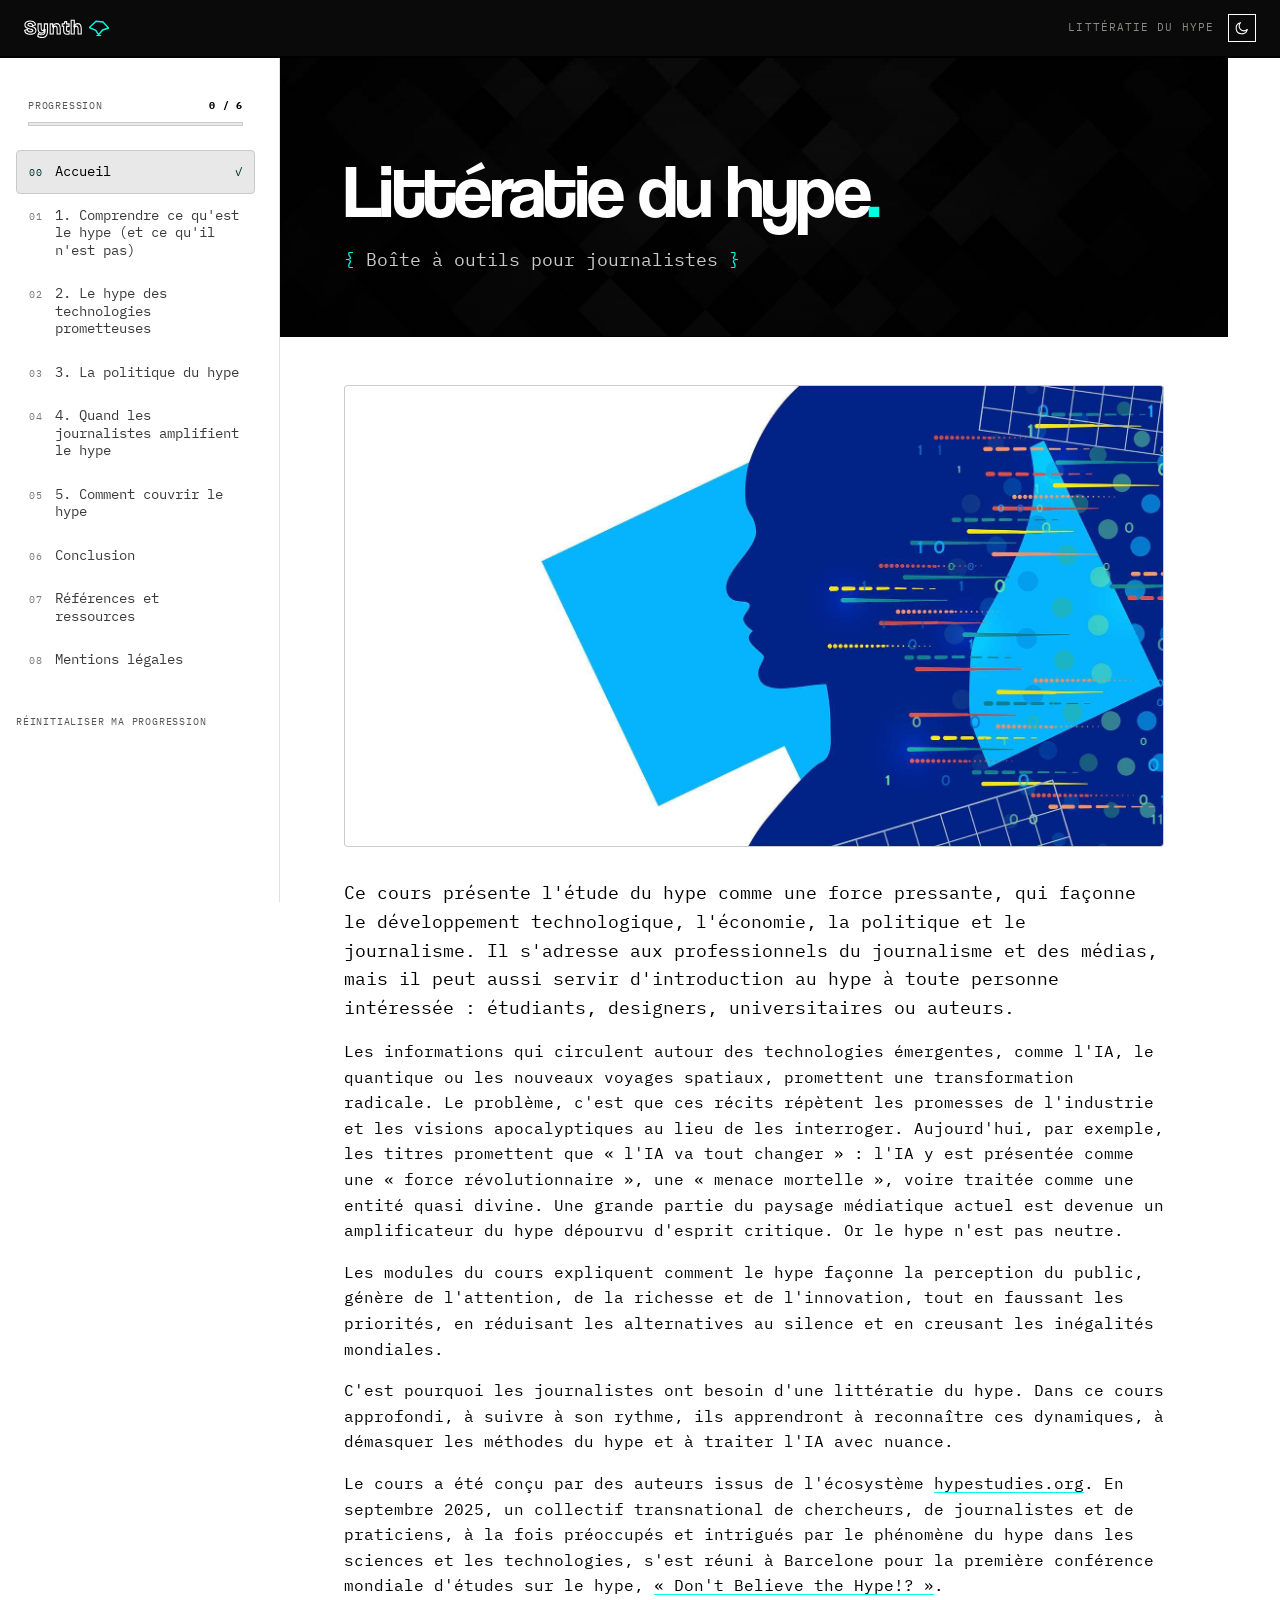
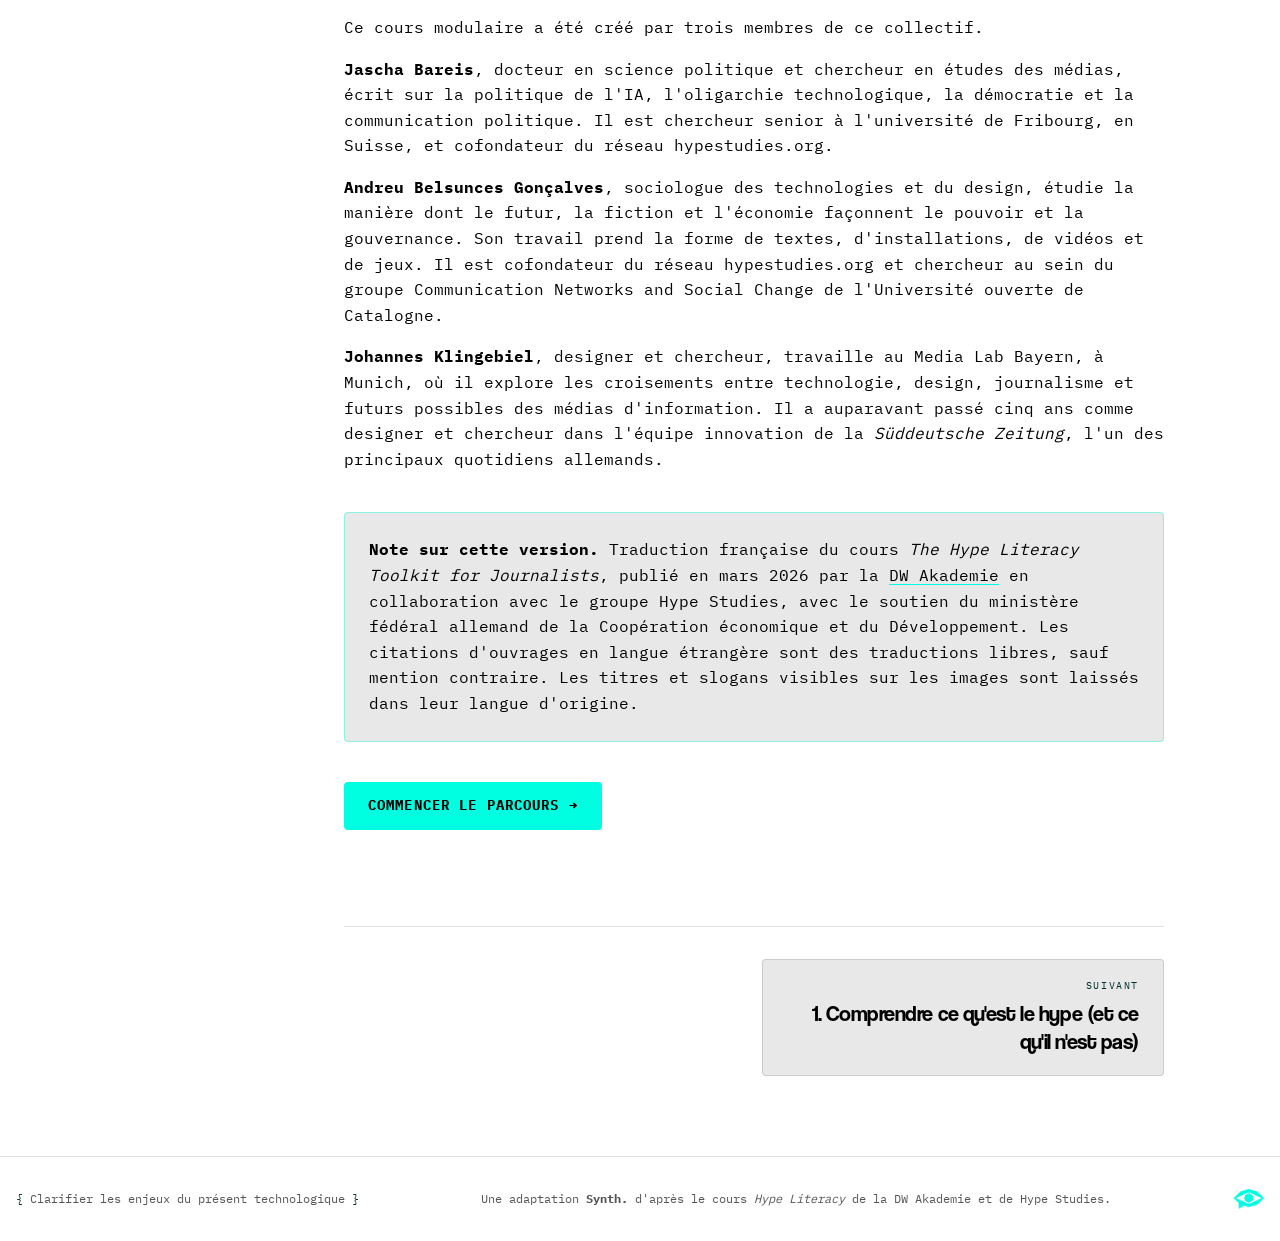
==== commit 2d48aedc: "Header modèle Zéro Clics et quiz en mode conversation - css/synth-header.css + js/synth-header.js : " ====
--- a/index.html
+++ b/index.html
@@ -7,33 +7,45 @@
   <meta name="description" content="Parcours en français pour couvrir l'intelligence artificielle sans amplifier le hype. Adaptation Synth du cours Hype Literacy de la DW Akademie.">
   <meta name="theme-color" content="#000000">
   <link rel="icon" href="assets/mark-eye-cyan.png" type="image/png">
+  <script>
+    /* Thème appliqué avant l'affichage, pour éviter un flash (clé partagée par les long formats Synth) */
+    try { var t = localStorage.getItem('synth-theme'); if (t === 'light' || t === 'dark') document.documentElement.setAttribute('data-theme', t); } catch (e) {}
+  </script>
+  <link rel="stylesheet" href="css/synth-header.css">
   <link rel="stylesheet" href="css/style.css">
 </head>
 <body>
   <a class="skip" href="#contenu">Aller au contenu</a>
 
-  <header class="topbar">
-    <button class="menu-toggle" type="button" aria-controls="sommaire" aria-expanded="false">
-      <span class="sr-only">Ouvrir le sommaire</span>
-      <span class="burger" aria-hidden="true"></span>
-    </button>
-    <a class="brand" href="#/accueil" aria-label="Synth — accueil du parcours">
-      <span class="brand-logo">
-        <img class="logo-dark" src="assets/logo-synth-white-cyan.png" alt="Synth." height="30">
-        <img class="logo-light" src="assets/logo-synth-black.png" alt="Synth." height="30">
-      </span>
-      <span class="brand-title">Littératie du hype</span>
-    </a>
-    <button class="theme-toggle" type="button" aria-label="Passer en thème clair">
-      <svg width="18" height="18" viewBox="0 0 24 24" fill="none" stroke="currentColor" stroke-width="1.75" aria-hidden="true"><circle cx="12" cy="12" r="9"/><path d="M12 3a9 9 0 0 1 0 18z" fill="currentColor"/></svg>
-    </button>
-    <div class="progress" role="progressbar" aria-label="Progression du parcours" aria-valuemin="0" aria-valuemax="100" aria-valuenow="0">
-      <span class="progress-bar"></span>
+  <div class="sh-progress" aria-hidden="true"><div class="sh-progress-fill" id="progressFill"></div></div>
+
+  <header class="sh-site" id="siteHeader">
+    <div class="sh-row">
+      <div class="sh-left">
+        <button class="sh-btn menu-toggle" type="button" aria-controls="sommaire" aria-expanded="false" aria-label="Ouvrir le sommaire">
+          <svg width="14" height="14" viewBox="0 0 24 24" fill="none" aria-hidden="true"><path d="M3 6h18M3 12h18M3 18h18" stroke="currentColor" stroke-width="2.2" stroke-linecap="square"/></svg>
+        </button>
+        <a class="sh-logo" href="https://synthmedia.fr/" target="_blank" rel="noopener" aria-label="Synth — synthmedia.fr">
+          <span class="sh-logo-word">Synth</span>
+          <svg class="sh-logo-eye" width="20" height="16" viewBox="0 0 100 80" xmlns="http://www.w3.org/2000/svg" aria-hidden="true"><polygon points="2,38 35,6 70,10 98,40 68,50 48,74 34,52" fill="none" stroke="#00ffe0" stroke-width="7" stroke-linejoin="round" stroke-linecap="round"/><circle cx="50" cy="32" r="13" fill="#0a0a0a"/><line x1="40" y1="78" x2="58" y2="78" stroke="#00ffe0" stroke-width="7" stroke-linecap="round"/></svg>
+        </a>
+      </div>
+      <div class="sh-controls">
+        <a class="sh-tag" href="#/accueil">Littératie du hype</a>
+        <button class="sh-btn sh-theme show-moon" id="themeToggle" type="button" aria-label="Basculer entre thème clair et sombre">
+          <svg class="icon icon-sun" width="16" height="16" viewBox="0 0 24 24" fill="none" aria-hidden="true"><circle cx="12" cy="12" r="4.5" stroke="currentColor" stroke-width="1.6"/><path d="M12 2.5v2.4M12 19.1v2.4M4.2 4.2l1.7 1.7M18.1 18.1l1.7 1.7M2.5 12h2.4M19.1 12h2.4M4.2 19.8l1.7-1.7M18.1 5.9l1.7-1.7" stroke="currentColor" stroke-width="1.6" stroke-linecap="round"/></svg>
+          <svg class="icon icon-moon" width="16" height="16" viewBox="0 0 24 24" fill="none" aria-hidden="true"><path d="M20 14.2A8.5 8.5 0 1 1 9.8 4a6.7 6.7 0 0 0 10.2 10.2Z" stroke="currentColor" stroke-width="1.6" stroke-linejoin="round"/></svg>
+        </button>
+      </div>
     </div>
   </header>
 
   <div class="layout">
     <nav id="sommaire" class="sidebar" aria-label="Sommaire">
+      <div class="course-progress" role="progressbar" aria-label="Progression du parcours" aria-valuemin="0" aria-valuemax="100" aria-valuenow="0">
+        <span class="course-progress-label">Progression <b class="course-progress-count">0 / 0</b></span>
+        <span class="course-progress-track"><span class="course-progress-bar"></span></span>
+      </div>
       <ol class="toc"></ol>
       <button class="reset" type="button">Réinitialiser ma progression</button>
     </nav>
@@ -49,6 +61,7 @@
     <img class="footer-mark" src="assets/mark-eye-cyan.png" alt="" aria-hidden="true">
   </footer>
 
+  <script src="js/synth-header.js"></script>
   <script src="js/markdown.js"></script>
   <script src="js/app.js"></script>
 </body>
--- a/css/synth-header.css
+++ b/css/synth-header.css
@@ -0,0 +1,89 @@
+/*
+ * Header Synth — modèle « Zéro Clics » (AI Overviews, la fin du clic).
+ * Bandeau sombre fixe qui ne suit JAMAIS le thème, mot « Synth » évidé + œil cyan,
+ * étiquette de rubrique, bascule clair/sombre carrée, barre de lecture cyan en haut.
+ * Comportement (js/synth-header.js) : fond flouté dès 8 px de défilement,
+ * masqué en descendant au-delà de 140 px, réapparaît en remontant.
+ *
+ * Variables à régler par projet :
+ *   --sh-row-w   largeur de la ligne du header = largeur du contenu de la page
+ */
+
+@import url("https://fonts.googleapis.com/css2?family=Bricolage+Grotesque:opsz,wght@12..96,700..900&display=swap");
+
+:root {
+  --sh-mast: #0a0a0a;      /* constante de marque : identique en clair et en sombre */
+  --sh-mast-ink: #ffffff;
+  --sh-cyan: #00ffe0;
+  --sh-tag: #8a8a86;
+  --sh-height: 56px;
+  --sh-row-w: 700px;
+}
+
+/* ---------- barre de lecture ---------- */
+.sh-progress {
+  position: fixed; top: 0; left: 0; z-index: 60;
+  width: 100%; height: 3px;
+  background: transparent; pointer-events: none;
+}
+.sh-progress-fill { height: 100%; width: 0%; background: var(--sh-cyan); }
+
+/* ---------- bandeau ---------- */
+header.sh-site {
+  position: sticky; top: 0; z-index: 50;
+  background: var(--sh-mast);
+  border-bottom: 2px solid #000;
+  transition: transform .35s ease, background-color .3s ease;
+}
+header.sh-site.scrolled {
+  background: rgba(10, 10, 10, .88);
+  backdrop-filter: blur(10px); -webkit-backdrop-filter: blur(10px);
+}
+header.sh-site.hide { transform: translateY(-100%); }
+
+.sh-row {
+  max-width: var(--sh-row-w); margin: 0 auto; padding: 0 24px;
+  height: var(--sh-height);
+  display: flex; align-items: center; justify-content: space-between; gap: 16px;
+}
+.sh-left, .sh-controls { display: flex; align-items: center; gap: 14px; min-width: 0; }
+
+/* ---------- logo ---------- */
+.sh-logo { display: flex; align-items: center; gap: 7px; text-decoration: none; flex: none; }
+.sh-logo-word {
+  font-family: "Bricolage Grotesque", sans-serif;
+  font-weight: 900; font-size: 1.2rem; letter-spacing: .01em; line-height: 1;
+  color: transparent; -webkit-text-stroke: 1.1px var(--sh-mast-ink);
+}
+.sh-logo-eye { display: block; flex: none; }
+
+/* ---------- rubrique ---------- */
+.sh-tag {
+  font-family: "IBM Plex Mono", ui-monospace, monospace;
+  font-size: .68rem; letter-spacing: .1em; text-transform: uppercase;
+  color: var(--sh-tag);
+  white-space: nowrap; overflow: hidden; text-overflow: ellipsis;
+}
+
+/* ---------- boutons carrés (thème, menu) ---------- */
+.sh-btn {
+  appearance: none; -webkit-appearance: none; margin: 0;
+  display: inline-flex; align-items: center; justify-content: center; flex: none;
+  width: 28px; height: 28px; padding: 0; border-radius: 0;
+  border: 1.5px solid var(--sh-mast-ink);
+  background: transparent; color: var(--sh-mast-ink); cursor: pointer;
+}
+.sh-btn:hover { border-color: var(--sh-cyan); color: var(--sh-cyan); }
+.sh-btn:focus-visible { outline: 2px solid var(--sh-cyan); outline-offset: 2px; }
+.sh-btn svg { display: block; }
+.sh-theme .icon { display: none; }
+.sh-theme.show-sun .icon-sun,
+.sh-theme.show-moon .icon-moon { display: block; }
+
+@media (max-width: 560px) {
+  .sh-row { padding: 0 16px; }
+  .sh-tag { max-width: 38vw; }
+}
+@media (prefers-reduced-motion: reduce) {
+  header.sh-site { transition: none; }
+}
--- a/css/style.css
+++ b/css/style.css
@@ -1,7 +1,7 @@
 /*
  * Littératie du hype — habillage Synth.
  * Construit sur les jetons du design system « Synth. » (Claude Design), copiés dans css/synth/.
- * Sombre par défaut ; thème clair via [data-theme="light"].
+ * Thème : préférence système, ou choix mémorisé (clé « synth-theme ») ; clair via [data-theme="light"].
  */
 
 @import url("synth/fonts.css");
@@ -12,7 +12,7 @@
 @import url("synth/motion.css");
 
 :root {
-  --topbar-h: 64px;
+  --topbar-h: 56px; /* hauteur du header Synth */
   --sidebar-w: 280px;
   color-scheme: dark;
 }
@@ -106,65 +106,31 @@
 
 button { font: inherit; color: inherit; cursor: pointer; }
 
-/* Logos : version blanc + cyan en sombre, noire en clair */
-.brand-logo .logo-light { display: none; }
-[data-theme="light"] .brand-logo .logo-dark { display: none; }
-[data-theme="light"] .brand-logo .logo-light { display: block; }
-
-/* ---------- Barre du haut ---------- */
-
-.topbar {
-  position: sticky; top: 0; z-index: 20;
-  height: var(--topbar-h);
-  display: flex; align-items: center; gap: var(--space-4);
-  padding: 0 var(--space-4);
-  background: var(--glass-fill);
-  backdrop-filter: var(--blur-glass);
-  -webkit-backdrop-filter: var(--blur-glass);
-  border-bottom: var(--border-w) solid var(--border-hairline);
-}
-
-.brand { display: flex; align-items: center; gap: var(--space-4); text-decoration: none; min-width: 0; }
-.brand:hover { color: inherit; }
-.brand-logo img { display: block; height: 30px; width: auto; }
-.brand-title {
-  font-family: var(--font-mono); font-size: var(--text-xs);
-  letter-spacing: var(--track-eyebrow); text-transform: uppercase;
-  color: var(--text-secondary);
-  padding-left: var(--space-4); border-left: var(--border-w) solid var(--border-strong);
-  white-space: nowrap; overflow: hidden; text-overflow: ellipsis;
-}
-
-.theme-toggle {
-  margin-left: auto;
-  display: inline-flex; align-items: center; justify-content: center;
-  width: var(--control-h-md); height: var(--control-h-md);
-  background: transparent; color: var(--text-secondary);
-  border: var(--border-w) solid var(--border-strong); border-radius: var(--radius-2);
-  transition: var(--transition-control);
-}
-.theme-toggle:hover { border-color: var(--border-accent); color: var(--text-accent); }
-
-.progress { position: absolute; left: 0; right: 0; bottom: -1px; height: 2px; }
-.progress-bar {
+/* ---------- Header : voir css/synth-header.css (modèle Zéro Clics) ---------- */
+
+:root { --sh-row-w: var(--layout-max); }
+.sh-tag { text-decoration: none; }
+.sh-tag:hover { color: var(--sh-mast-ink); }
+.menu-toggle { display: none; }
+
+/* ---------- Progression du parcours (dans le sommaire) ---------- */
+
+.course-progress { display: block; margin: 0 0 var(--space-6); padding: 0 var(--space-3); }
+.course-progress-label {
+  display: flex; justify-content: space-between;
+  font-size: var(--text-xxs); letter-spacing: var(--track-label); text-transform: uppercase;
+  color: var(--text-muted);
+}
+.course-progress-label b { color: var(--text-primary); font-weight: var(--weight-bold); }
+.course-progress-track {
+  display: block; height: 4px; margin-top: var(--space-2);
+  background: var(--surface-card); border: var(--border-w) solid var(--border-hairline);
+}
+.course-progress-bar {
   display: block; height: 100%; width: 0;
   background: var(--surface-accent);
-  box-shadow: 0 0 12px var(--cyan-a40);
   transition: width var(--dur-slow) var(--ease-out);
 }
-
-.menu-toggle {
-  display: none;
-  width: var(--control-h-md); height: var(--control-h-md);
-  border: var(--border-w) solid var(--border-strong); border-radius: var(--radius-2);
-  background: none; padding: 0;
-}
-.burger, .burger::before, .burger::after {
-  display: block; width: 18px; height: 2px; background: var(--text-primary); margin: auto; position: relative;
-}
-.burger::before, .burger::after { content: ""; position: absolute; left: 0; }
-.burger::before { top: -6px; }
-.burger::after { top: 6px; }
 
 /* ---------- Mise en page ---------- */
 
@@ -476,7 +442,7 @@
 /* ---------- Mobile ---------- */
 
 @media (max-width: 860px) {
-  .menu-toggle { display: block; }
+  .menu-toggle { display: inline-flex; }
   .layout { grid-template-columns: minmax(0, 1fr); }
   .sidebar {
     position: fixed; z-index: 15; top: var(--topbar-h); left: 0; bottom: 0;
@@ -490,8 +456,6 @@
   .sidebar.is-open { transform: translateX(0); }
   .content { padding: var(--space-10) var(--space-4) var(--space-16); }
   .hero { margin: calc(var(--space-10) * -1) calc(var(--space-4) * -1) var(--space-10); padding: var(--space-16) var(--space-4) var(--space-10); }
-  .brand-logo img { height: 24px; }
-  .brand-title { display: none; }
   .pager { grid-template-columns: minmax(0, 1fr); }
   .pager-next { grid-column: 1; }
   .hm-label { font-size: 9px; letter-spacing: 0; }
@@ -500,3 +464,381 @@
 @media (prefers-reduced-motion: reduce) {
   *, *::before, *::after { transition: none !important; animation: none !important; }
 }
+
+/* =====================================================================
+   Composants du cours (blocs issus de la version DW Akademie)
+   ===================================================================== */
+
+/* ---------- Séparateur numéroté ---------- */
+
+.section-num {
+  display: flex; align-items: center; gap: var(--space-4);
+  margin: var(--space-20) 0 var(--space-6);
+}
+.section-num::before, .section-num::after {
+  content: ""; flex: 1; height: var(--border-w); background: var(--border-hairline);
+}
+.section-num span {
+  font-family: var(--font-mono); font-size: var(--text-xs); font-weight: var(--weight-bold);
+  letter-spacing: var(--track-eyebrow);
+  color: var(--text-accent);
+  padding: var(--space-1) var(--space-3);
+  border: var(--border-w) solid var(--cyan-a40); border-radius: var(--radius-1);
+}
+.section-num + h2 { margin-top: var(--space-6); }
+
+/* ---------- Tableaux ---------- */
+
+.table-wrap {
+  margin: var(--space-8) 0;
+  overflow-x: auto;
+  border: var(--border-w) solid var(--border-hairline); border-radius: var(--radius-2);
+}
+.table-wrap table { width: 100%; min-width: 560px; border-collapse: collapse; font-size: var(--text-sm); line-height: var(--lh-tight); }
+.table-wrap th, .table-wrap td {
+  text-align: left; vertical-align: top;
+  padding: var(--space-3) var(--space-4);
+  border-bottom: var(--border-w) solid var(--border-hairline);
+}
+.table-wrap thead th {
+  font-size: var(--text-xxs); letter-spacing: var(--track-label); text-transform: uppercase;
+  color: var(--text-on-accent); background: var(--surface-accent);
+}
+.table-wrap thead th strong { font-weight: var(--weight-bold); }
+.table-wrap .row-group th {
+  font-size: var(--text-xs); letter-spacing: var(--track-label); text-transform: uppercase;
+  color: var(--text-accent); background: var(--surface-inset);
+}
+.table-wrap tbody tr:last-child td { border-bottom: 0; }
+.table-wrap td:first-child { width: 30%; }
+.table-wrap td { color: var(--text-secondary); }
+.table-wrap td strong { color: var(--text-primary); }
+
+/* ---------- Encadré ---------- */
+
+.note {
+  margin: var(--space-10) 0;
+  padding: var(--pad-card);
+  background: var(--surface-card);
+  border: var(--border-w) solid var(--cyan-a40); border-radius: var(--radius-2);
+  font-size: var(--text-md);
+}
+.note > :last-child { margin-bottom: 0; }
+
+/* ---------- Figures, galerie, carrousel ---------- */
+
+.figure { margin: var(--space-8) 0; }
+.figure img {
+  display: block; width: 100%; height: auto;
+  border: var(--border-w) solid var(--border-hairline); border-radius: var(--radius-2);
+  background: var(--surface-inset);
+}
+.figure-zoom { display: block; }
+.figure-zoom:hover img { border-color: var(--cyan-a40); }
+.figure figcaption {
+  margin-top: var(--space-3);
+  font-size: var(--text-xs); line-height: var(--lh-body);
+  color: var(--text-muted);
+  overflow-wrap: anywhere;
+}
+.figure figcaption strong { color: var(--text-secondary); }
+
+.gallery {
+  display: grid; grid-template-columns: repeat(auto-fill, minmax(200px, 1fr)); gap: var(--space-4);
+  margin: var(--space-8) 0;
+}
+.gallery .figure { margin: 0; }
+
+.carousel { margin: var(--space-8) 0; }
+.carousel .figure { margin: 0; }
+.carousel-nav {
+  display: flex; align-items: center; justify-content: center; gap: var(--space-4);
+  margin-top: var(--space-4);
+}
+.carousel-nav button {
+  width: var(--control-h-md); height: var(--control-h-md);
+  background: transparent; color: var(--text-primary);
+  border: var(--border-w) solid var(--border-strong); border-radius: var(--radius-2);
+  transition: var(--transition-control);
+}
+.carousel-nav button:hover { border-color: var(--border-accent); color: var(--text-accent); }
+.carousel-count { font-size: var(--text-xs); letter-spacing: var(--track-label); color: var(--text-muted); min-width: 5ch; text-align: center; }
+
+/* ---------- Vidéo ---------- */
+
+.video { margin: var(--space-8) 0; }
+.video-play, .video iframe {
+  display: block; width: 100%; aspect-ratio: 16 / 9; border: 0;
+  border-radius: var(--radius-2);
+}
+.video-play {
+  display: flex; flex-direction: column; align-items: center; justify-content: center; gap: var(--space-3);
+  padding: var(--space-6);
+  background: var(--texture-diamond) center / cover, var(--black);
+  color: var(--white);
+  border: var(--border-w) solid var(--border-hairline);
+  text-align: center;
+  transition: var(--transition-control);
+}
+.video-play:hover { border-color: var(--synth-cyan); box-shadow: var(--glow-cyan); }
+.video-icon {
+  display: grid; place-content: center;
+  width: 64px; height: 64px; padding-left: 4px;
+  background: var(--synth-cyan); color: var(--black);
+  border-radius: var(--radius-2); font-size: 22px;
+}
+.video-title { font-family: var(--font-display); font-size: 22px; line-height: var(--lh-tight); max-width: 36ch; }
+.video-hint { font-size: var(--text-xxs); letter-spacing: var(--track-label); text-transform: uppercase; color: var(--gray-300); }
+.video figcaption { margin-top: var(--space-2); font-size: var(--text-xs); color: var(--text-muted); }
+
+/* ---------- Citation ---------- */
+
+.citation {
+  display: grid; grid-template-columns: 96px minmax(0, 1fr); gap: var(--space-2) var(--space-6);
+  margin: var(--space-12) 0;
+  padding: var(--pad-card);
+  background: var(--surface-card);
+  border: var(--border-w) solid var(--border-hairline); border-radius: var(--radius-2);
+}
+.citation-portrait {
+  grid-row: span 2;
+  width: 96px; height: 96px; object-fit: cover;
+  border-radius: var(--radius-2);
+  filter: grayscale(1);
+}
+.citation-text { margin: 0; font-size: 20px; }
+.citation-text p::before, .citation-text p::after { content: none; }
+.citation figcaption {
+  font-size: var(--text-xs); letter-spacing: var(--track-label); text-transform: uppercase;
+  color: var(--text-accent);
+}
+
+/* ---------- Accordéon ---------- */
+
+.accordion { margin: var(--space-8) 0; border-top: var(--border-w) solid var(--border-hairline); }
+.accordion details { border-bottom: var(--border-w) solid var(--border-hairline); }
+.accordion summary {
+  display: flex; align-items: center; justify-content: space-between; gap: var(--space-4);
+  padding: var(--space-5) var(--space-1);
+  font-family: var(--font-display); font-size: 22px; letter-spacing: var(--track-display);
+  cursor: pointer; list-style: none;
+}
+.accordion summary::-webkit-details-marker { display: none; }
+.accordion summary::after {
+  content: "+"; flex: none;
+  font-family: var(--font-mono); font-size: var(--text-lg); color: var(--text-accent);
+  transition: transform var(--dur-fast) var(--ease-out);
+}
+.accordion details[open] summary::after { transform: rotate(45deg); }
+.accordion summary:hover { color: var(--text-accent); }
+.accordion-body { padding: 0 var(--space-1) var(--space-6); font-size: var(--text-sm); color: var(--text-secondary); }
+.accordion-body strong { color: var(--text-primary); }
+
+/* ---------- Exercice de tri ---------- */
+
+.sorting {
+  margin: var(--space-8) 0; padding: var(--pad-card);
+  background: var(--surface-card);
+  border: var(--border-w) solid var(--border-hairline); border-radius: var(--radius-2);
+}
+.sorting-help { font-size: var(--text-sm); color: var(--text-secondary); }
+.sorting-pool, .sorting-drop { display: flex; flex-wrap: wrap; gap: var(--space-2); }
+.sorting-pool { margin-bottom: var(--space-6); min-height: var(--control-h-sm); }
+.sorting-item {
+  padding: var(--space-2) var(--space-3);
+  font-family: var(--font-mono); font-size: var(--text-xs);
+  background: var(--surface-inset); color: var(--text-primary);
+  border: var(--border-w) solid var(--border-strong); border-radius: var(--radius-2);
+  transition: var(--transition-control);
+}
+.sorting-item:hover:not(:disabled) { border-color: var(--border-accent); }
+.sorting-item[aria-pressed="true"] { background: var(--surface-accent); color: var(--text-on-accent); border-color: var(--surface-accent); }
+.sorting-item.is-sorted { opacity: 1; cursor: default; border-color: var(--cyan-a40); color: var(--text-secondary); }
+.sorting-item.is-wrong { animation: sorting-shake .3s var(--ease-out); border-color: var(--state-danger); }
+@keyframes sorting-shake { 25% { transform: translateX(-4px); } 75% { transform: translateX(4px); } }
+.sorting-piles { display: grid; grid-template-columns: repeat(auto-fit, minmax(180px, 1fr)); gap: var(--space-3); }
+.sorting-pile {
+  display: flex; flex-direction: column; gap: var(--space-3);
+  padding: var(--space-3);
+  background: var(--surface-inset);
+  border: var(--border-w) dashed var(--border-strong); border-radius: var(--radius-2);
+}
+.sorting-target {
+  padding: var(--space-3);
+  font-family: var(--font-mono); font-size: var(--text-xs); font-weight: var(--weight-bold);
+  letter-spacing: var(--track-label); text-transform: uppercase;
+  background: transparent; color: var(--text-primary);
+  border: var(--border-w) solid var(--border-strong); border-radius: var(--radius-2);
+  transition: var(--transition-control);
+}
+.sorting-target:hover { border-color: var(--border-accent); color: var(--text-accent); }
+.sorting-feedback { min-height: 1.6em; margin: var(--space-4) 0 var(--space-2); font-size: var(--text-sm); font-weight: var(--weight-bold); }
+.sorting-feedback.ok { color: var(--state-success); }
+.sorting-feedback.ko { color: var(--state-danger); }
+.sorting-reset {
+  padding: 0; border: 0; background: none;
+  font-size: var(--text-xxs); letter-spacing: var(--track-label); text-transform: uppercase;
+  color: var(--text-muted); text-decoration: underline;
+}
+[data-theme="light"] .sorting-feedback.ok { color: #157347; }
+[data-theme="light"] .sorting-feedback.ko { color: #b42318; }
+
+/* ---------- Image annotée ---------- */
+
+.labeled { margin: var(--space-8) 0; }
+.labeled-stage { position: relative; }
+.labeled-stage img {
+  display: block; width: 100%; height: auto;
+  border: var(--border-w) solid var(--border-hairline); border-radius: var(--radius-2);
+}
+.labeled-pin {
+  position: absolute; transform: translate(-50%, -50%);
+  width: 34px; height: 34px;
+  font-family: var(--font-mono); font-size: var(--text-sm); font-weight: var(--weight-bold);
+  background: var(--synth-cyan); color: var(--black);
+  border: 2px solid var(--black); border-radius: var(--radius-2);
+  box-shadow: 0 0 0 4px var(--cyan-a24);
+  transition: var(--transition-control), transform var(--dur-instant) var(--ease-out);
+}
+.labeled-pin:hover { background: var(--synth-cyan-bright); box-shadow: var(--glow-cyan-strong); }
+.labeled-pin.is-seen { background: var(--black); color: var(--synth-cyan); border-color: var(--synth-cyan); }
+.labeled-pin[aria-pressed="true"] { background: var(--white); color: var(--black); border-color: var(--synth-cyan); }
+.labeled-panels {
+  margin-top: var(--space-4); padding: var(--pad-card);
+  background: var(--surface-card);
+  border: var(--border-w) solid var(--border-hairline); border-radius: var(--radius-2);
+  font-size: var(--text-sm); color: var(--text-secondary);
+}
+.labeled-panel p, .labeled-empty { margin: 0 0 var(--space-2); }
+.labeled-num { font-size: var(--text-xxs); letter-spacing: var(--track-eyebrow); text-transform: uppercase; color: var(--text-accent); }
+.labeled-title { font-family: var(--font-display); font-size: 22px; line-height: var(--lh-tight); color: var(--text-primary); }
+
+@media (max-width: 860px) {
+  .citation { grid-template-columns: minmax(0, 1fr); }
+  .citation-portrait { grid-row: auto; width: 64px; height: 64px; }
+  .labeled-pin { width: 26px; height: 26px; font-size: var(--text-xs); }
+}
+
+/* Longues URL des références et légendes : coupure autorisée */
+.content p, .content li { overflow-wrap: anywhere; }
+
+/* =====================================================================
+   Quiz en conversation
+   ===================================================================== */
+
+.chat {
+  margin: var(--space-8) 0 var(--space-12);
+  background: var(--surface-inset);
+  border: var(--border-w) solid var(--border-strong); border-radius: var(--radius-2);
+  overflow: hidden;
+}
+.chat-head {
+  display: flex; align-items: center; gap: var(--space-3);
+  padding: var(--space-3) var(--space-4);
+  background: #0a0a0a; color: #fff;        /* même bandeau que le header Synth */
+  border-bottom: 2px solid #000;
+}
+.chat-avatar {
+  display: grid; place-content: center; flex: none;
+  width: 32px; height: 32px;
+  border: 1.5px solid var(--synth-cyan);
+}
+.chat-name {
+  display: flex; flex-direction: column; line-height: 1.2;
+  font-family: "Bricolage Grotesque", var(--font-display); font-weight: 800; font-size: 15px;
+}
+.chat-name small {
+  font-family: var(--font-mono); font-weight: 400; font-size: var(--text-xxs);
+  letter-spacing: var(--track-label); text-transform: uppercase; color: #8a8a86;
+}
+.chat-score {
+  margin-left: auto;
+  font-family: var(--font-mono); font-size: var(--text-xs); font-weight: var(--weight-bold);
+  color: var(--synth-cyan); letter-spacing: var(--track-label);
+}
+
+.chat-log {
+  display: flex; flex-direction: column; gap: var(--space-3);
+  min-height: 220px; max-height: 520px; overflow-y: auto;
+  padding: var(--space-5) var(--space-4);
+  scroll-behavior: smooth;
+}
+.chat-row { display: flex; flex-direction: column; max-width: 86%; animation: chat-in var(--dur-base) var(--ease-out); }
+.chat-bot { align-self: flex-start; align-items: flex-start; }
+.chat-me { align-self: flex-end; align-items: flex-end; }
+@keyframes chat-in { from { opacity: 0; transform: translateY(6px); } to { opacity: 1; transform: none; } }
+
+.chat-step {
+  margin: 0 0 var(--space-1);
+  font-size: var(--text-xxs); letter-spacing: var(--track-eyebrow); text-transform: uppercase;
+  color: var(--text-accent);
+}
+.chat-bubble {
+  padding: var(--space-3) var(--space-4);
+  font-size: var(--text-sm); line-height: var(--lh-body);
+  border: var(--border-w) solid var(--border-strong);
+}
+.chat-bot .chat-bubble {
+  background: var(--surface-card); color: var(--text-primary);
+  border-radius: 0 var(--radius-2) var(--radius-2) var(--radius-2);
+}
+.chat-me .chat-bubble {
+  background: var(--surface-accent); color: var(--text-on-accent); border-color: var(--surface-accent);
+  border-radius: var(--radius-2) 0 var(--radius-2) var(--radius-2);
+}
+.chat-bubble.is-typing::after {
+  content: ""; display: inline-block; width: .55em; height: 1.05em; margin-left: 2px;
+  vertical-align: text-bottom; background: var(--text-accent);
+  animation: chat-caret .8s steps(1) infinite;
+}
+@keyframes chat-caret { 50% { opacity: 0; } }
+
+/* Indicateur « en train d'écrire » : petite bulle, trois points */
+.chat-typing { display: inline-flex; align-items: center; gap: 5px; padding: var(--space-3) var(--space-4); }
+.chat-typing i {
+  width: 7px; height: 7px; border-radius: 50%;
+  background: currentColor; opacity: .35;
+  animation: chat-dot 1.1s var(--ease-in-out) infinite;
+}
+.chat-typing i:nth-child(2) { animation-delay: .15s; }
+.chat-typing i:nth-child(3) { animation-delay: .3s; }
+.chat-bot .chat-typing { color: var(--text-secondary); }
+.chat-me .chat-typing { color: var(--text-on-accent); }
+@keyframes chat-dot { 0%, 60%, 100% { opacity: .3; transform: translateY(0); } 30% { opacity: 1; transform: translateY(-3px); } }
+
+.chat-verdict.is-right { color: var(--state-success); }
+.chat-verdict.is-wrong { color: var(--state-danger); }
+[data-theme="light"] .chat-verdict.is-right { color: #157347; }
+[data-theme="light"] .chat-verdict.is-wrong { color: #b42318; }
+
+.chat-replies {
+  display: flex; flex-direction: column; align-items: flex-end; gap: var(--space-2);
+  padding: 0 var(--space-4) var(--space-4);
+}
+.chat-replies:empty { display: none; }
+.chat-chip {
+  max-width: 86%; text-align: left;
+  padding: var(--space-2) var(--space-4);
+  font-family: var(--font-mono); font-size: var(--text-sm); line-height: var(--lh-tight);
+  background: transparent; color: var(--text-primary);
+  border: 1.5px solid var(--border-accent); border-radius: var(--radius-2);
+  animation: chat-in var(--dur-base) var(--ease-out) both;
+  transition: var(--transition-control), transform var(--dur-instant) var(--ease-out);
+}
+.chat-chip:nth-child(2) { animation-delay: 80ms; }
+.chat-chip:nth-child(3) { animation-delay: 160ms; }
+.chat-chip:hover { background: var(--surface-accent-soft); }
+.chat-chip:active { transform: translateY(1px); }
+.chat-chip.is-primary {
+  background: var(--surface-accent); color: var(--text-on-accent);
+  font-size: var(--text-xs); font-weight: var(--weight-bold);
+  letter-spacing: var(--track-label); text-transform: uppercase;
+}
+
+@media (max-width: 560px) {
+  .chat-row, .chat-chip { max-width: 94%; }
+  .chat-log { max-height: 440px; }
+}
+/* En clair, le cyan pur n'offre pas 3:1 sur fond clair : contours en encre cyan */
+[data-theme="light"] .chat-chip:not(.is-primary) { border-color: var(--synth-cyan-ink); }
+[data-theme="light"] .chat-chip.is-primary { border-color: var(--synth-cyan-ink); }
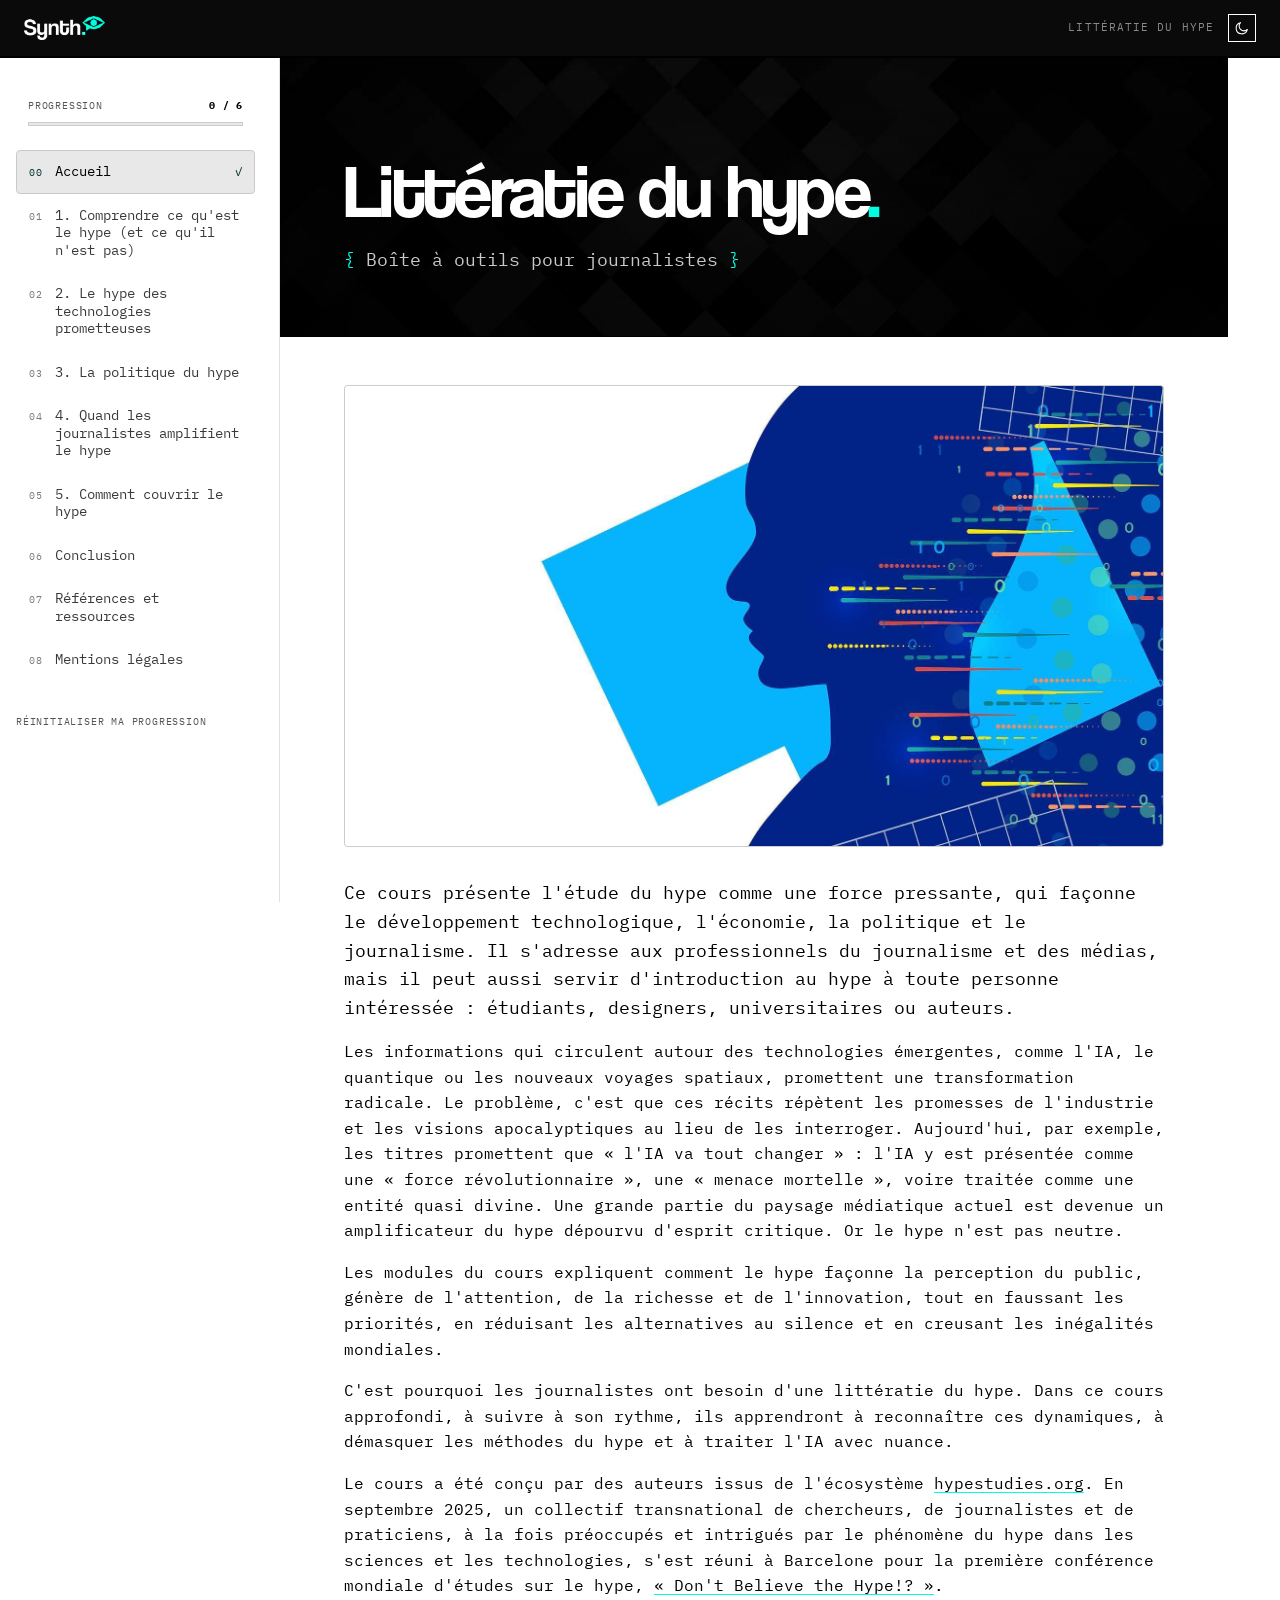
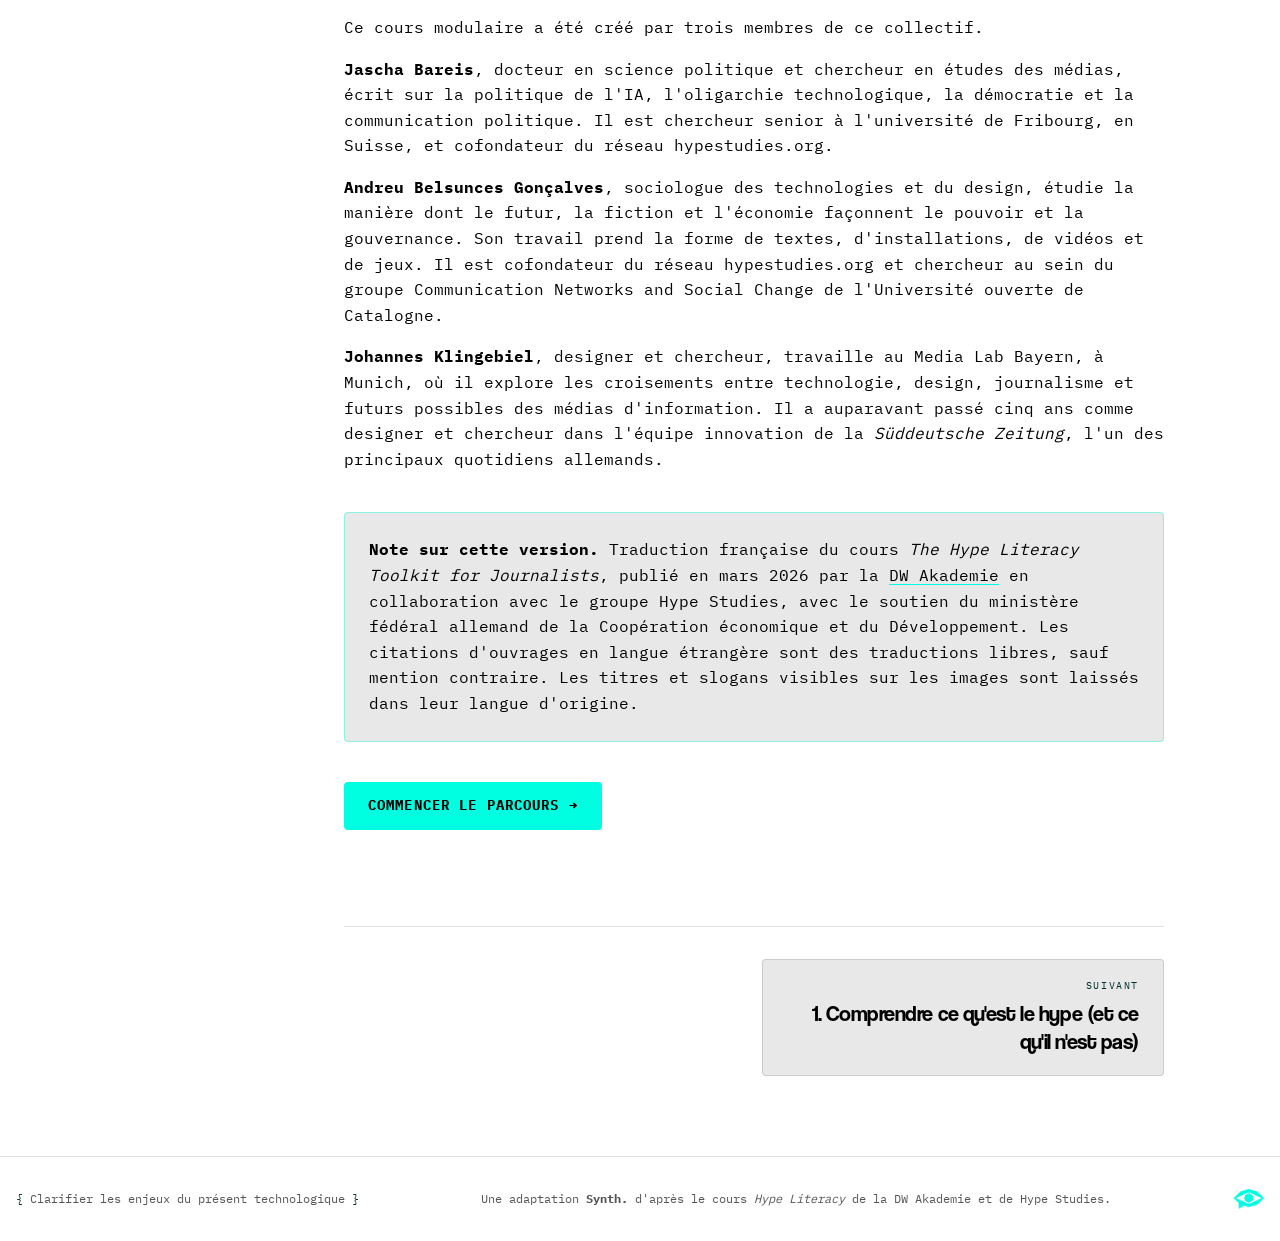
==== commit 3fddabb1: "Messagerie claire et logo officiel Synth - quiz : panneau #fcfcfc, bulles de question blanches, text" ====
--- a/index.html
+++ b/index.html
@@ -25,9 +25,8 @@
         <button class="sh-btn menu-toggle" type="button" aria-controls="sommaire" aria-expanded="false" aria-label="Ouvrir le sommaire">
           <svg width="14" height="14" viewBox="0 0 24 24" fill="none" aria-hidden="true"><path d="M3 6h18M3 12h18M3 18h18" stroke="currentColor" stroke-width="2.2" stroke-linecap="square"/></svg>
         </button>
-        <a class="sh-logo" href="https://synthmedia.fr/" target="_blank" rel="noopener" aria-label="Synth — synthmedia.fr">
-          <span class="sh-logo-word">Synth</span>
-          <svg class="sh-logo-eye" width="20" height="16" viewBox="0 0 100 80" xmlns="http://www.w3.org/2000/svg" aria-hidden="true"><polygon points="2,38 35,6 70,10 98,40 68,50 48,74 34,52" fill="none" stroke="#00ffe0" stroke-width="7" stroke-linejoin="round" stroke-linecap="round"/><circle cx="50" cy="32" r="13" fill="#0a0a0a"/><line x1="40" y1="78" x2="58" y2="78" stroke="#00ffe0" stroke-width="7" stroke-linecap="round"/></svg>
+        <a class="sh-logo" href="https://synthmedia.fr/" target="_blank" rel="noopener">
+          <img src="assets/logo-synth-white-cyan.png" alt="Synth." width="81" height="24">
         </a>
       </div>
       <div class="sh-controls">
--- a/css/synth-header.css
+++ b/css/synth-header.css
@@ -1,6 +1,6 @@
 /*
  * Header Synth — modèle « Zéro Clics » (AI Overviews, la fin du clic).
- * Bandeau sombre fixe qui ne suit JAMAIS le thème, mot « Synth » évidé + œil cyan,
+ * Bandeau sombre fixe qui ne suit JAMAIS le thème, logo officiel Synth. (blanc + cyan),
  * étiquette de rubrique, bascule clair/sombre carrée, barre de lecture cyan en haut.
  * Comportement (js/synth-header.js) : fond flouté dès 8 px de défilement,
  * masqué en descendant au-delà de 140 px, réapparaît en remontant.
@@ -8,8 +8,6 @@
  * Variables à régler par projet :
  *   --sh-row-w   largeur de la ligne du header = largeur du contenu de la page
  */
-
-@import url("https://fonts.googleapis.com/css2?family=Bricolage+Grotesque:opsz,wght@12..96,700..900&display=swap");
 
 :root {
   --sh-mast: #0a0a0a;      /* constante de marque : identique en clair et en sombre */
@@ -50,12 +48,7 @@
 
 /* ---------- logo ---------- */
 .sh-logo { display: flex; align-items: center; gap: 7px; text-decoration: none; flex: none; }
-.sh-logo-word {
-  font-family: "Bricolage Grotesque", sans-serif;
-  font-weight: 900; font-size: 1.2rem; letter-spacing: .01em; line-height: 1;
-  color: transparent; -webkit-text-stroke: 1.1px var(--sh-mast-ink);
-}
-.sh-logo-eye { display: block; flex: none; }
+.sh-logo img { display: block; height: 24px; width: auto; } /* logo officiel du design system Synth. (version blanc + cyan) */
 
 /* ---------- rubrique ---------- */
 .sh-tag {
--- a/css/style.css
+++ b/css/style.css
@@ -745,7 +745,7 @@
 }
 .chat-name {
   display: flex; flex-direction: column; line-height: 1.2;
-  font-family: "Bricolage Grotesque", var(--font-display); font-weight: 800; font-size: 15px;
+  font-family: var(--font-display); font-weight: var(--weight-regular); font-size: 17px; letter-spacing: var(--track-display);
 }
 .chat-name small {
   font-family: var(--font-mono); font-weight: 400; font-size: var(--text-xxs);
@@ -842,3 +842,39 @@
 /* En clair, le cyan pur n'offre pas 3:1 sur fond clair : contours en encre cyan */
 [data-theme="light"] .chat-chip:not(.is-primary) { border-color: var(--synth-cyan-ink); }
 [data-theme="light"] .chat-chip.is-primary { border-color: var(--synth-cyan-ink); }
+
+/* ---------- Direction artistique de la messagerie ----------
+   Panneau clair dans les deux thèmes : fond #fcfcfc, bulles de question blanches,
+   réponses du lecteur en cyan Synth. */
+.chat {
+  --chat-bg: #fcfcfc;
+  --chat-bubble: #ffffff;
+  --chat-ink: #000000;
+  --chat-muted: #555555;
+  --chat-line: #e0e0e0;
+  --chat-accent-ink: #00332d;   /* encre cyan de la charte, lisible sur fond clair */
+  background: var(--chat-bg);
+  border-color: var(--chat-line);
+  color: var(--chat-ink);
+  color-scheme: light;
+}
+.chat-log { background: var(--chat-bg); }
+.chat-step { color: var(--chat-accent-ink); }
+.chat-bot .chat-bubble {
+  background: var(--chat-bubble); color: var(--chat-ink);
+  border-color: var(--chat-line);
+  box-shadow: 0 1px 2px rgba(0, 0, 0, .06);
+}
+.chat-bot .chat-bubble a { color: var(--chat-accent-ink); }
+.chat-bubble.is-typing::after { background: var(--chat-accent-ink); }
+.chat-bot .chat-typing { color: var(--chat-muted); }
+.chat-me .chat-bubble { background: var(--synth-cyan); border-color: var(--synth-cyan); color: #000; }
+.chat-me .chat-typing { color: #000; }
+.chat .chat-verdict.is-right { color: #157347; }
+.chat .chat-verdict.is-wrong { color: #b42318; }
+.chat-replies { background: var(--chat-bg); }
+.chat .chat-chip { color: var(--chat-ink); border-color: var(--chat-accent-ink); background: var(--chat-bubble); }
+.chat .chat-chip:hover { background: rgba(0, 255, 224, .12); }
+.chat .chat-chip.is-primary { background: var(--synth-cyan); border-color: var(--synth-cyan); color: #000; }
+.chat-avatar { border-color: var(--synth-cyan); }
+.chat-avatar img { display: block; }
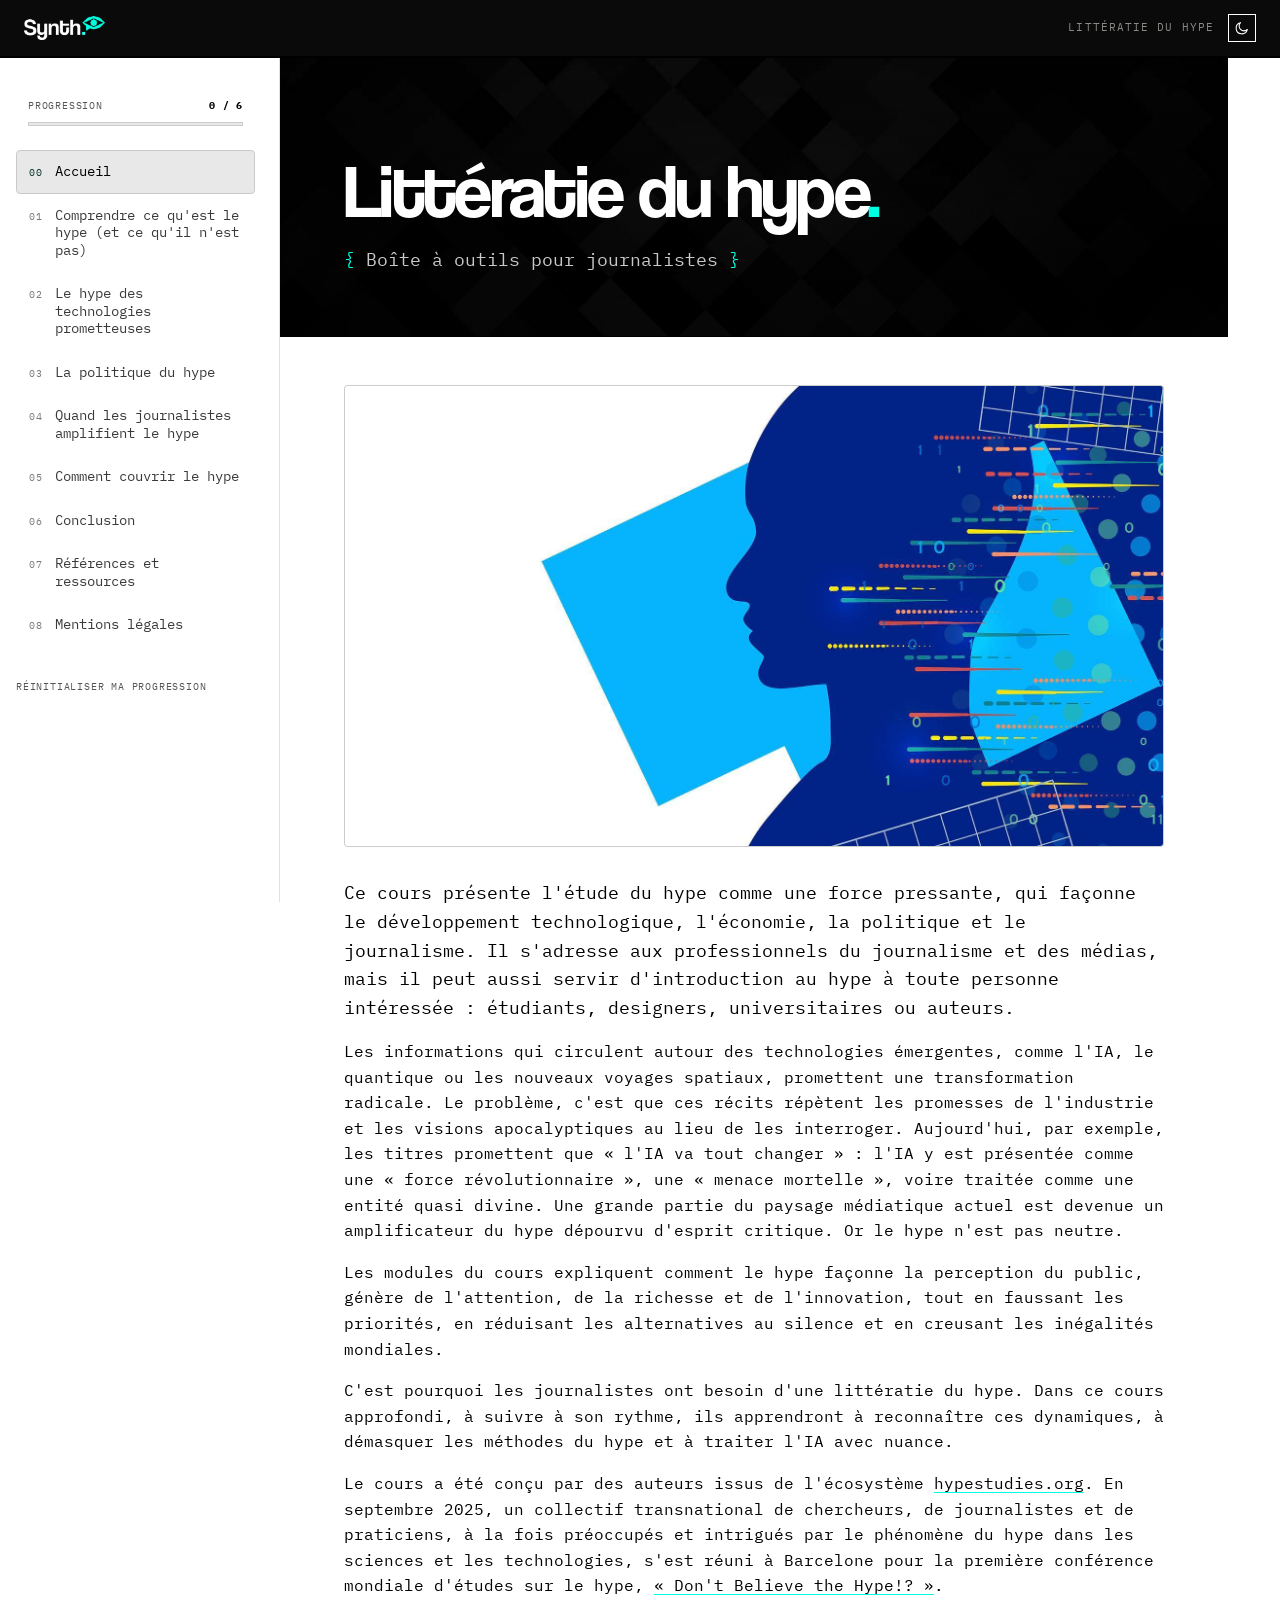
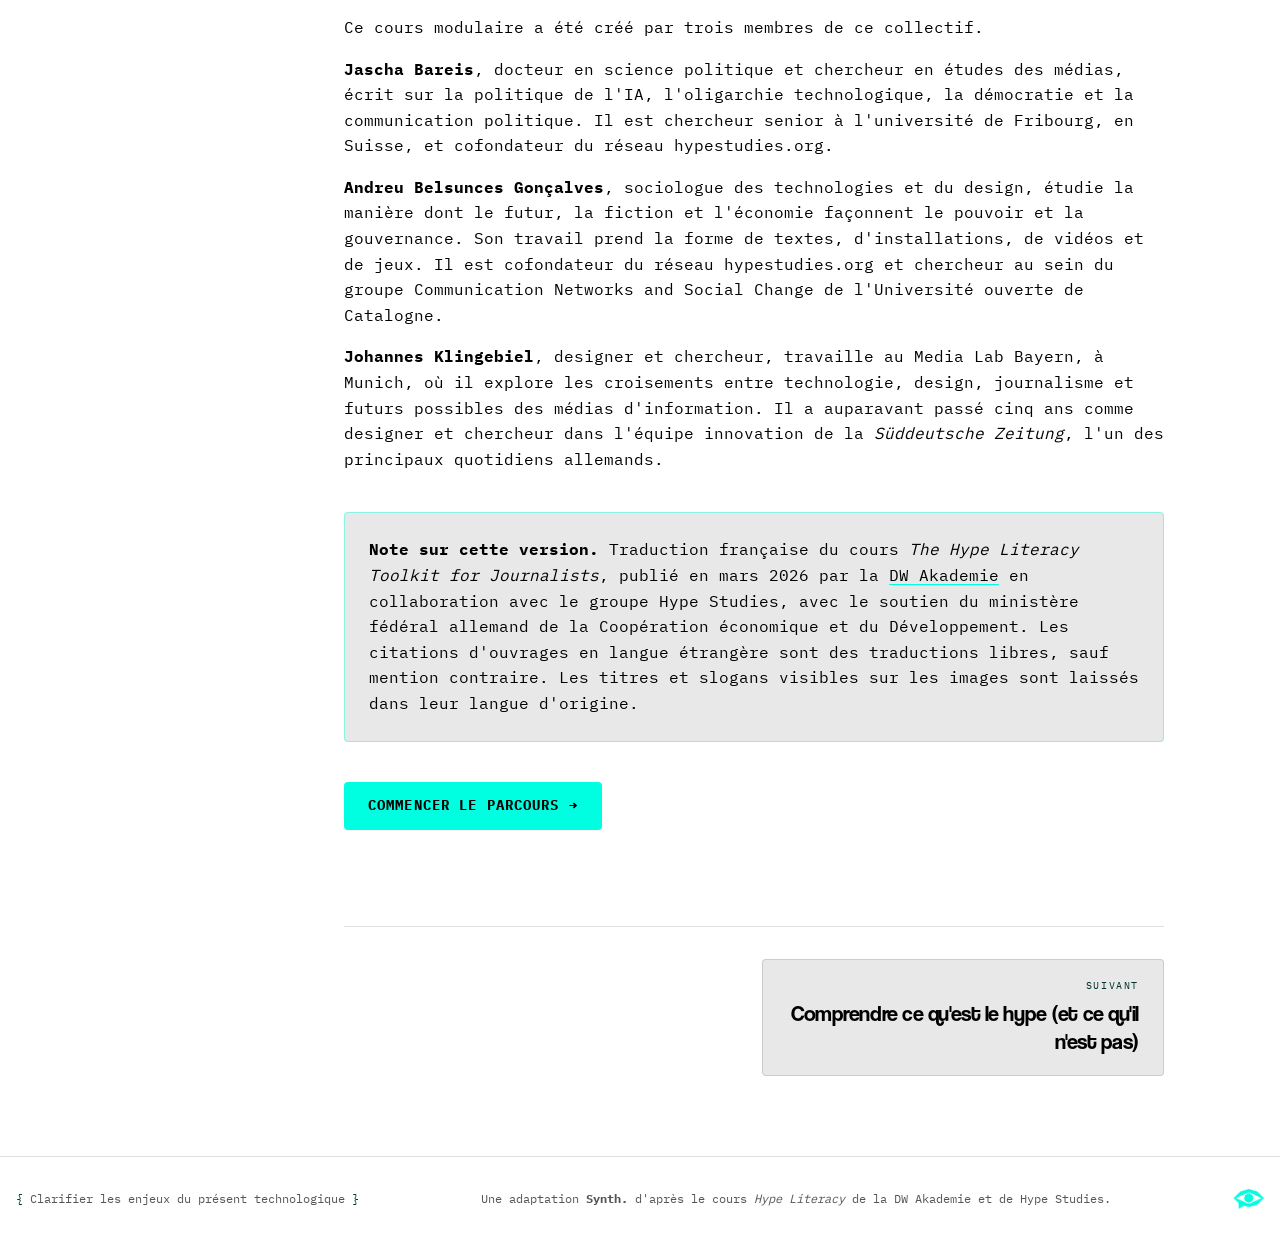
==== commit 4d742e19: "Chapitre 5 animé (GSAP), cartouches et couleurs de quiz - « Vue d'ensemble » : cartouche sombre avec" ====
--- a/index.html
+++ b/index.html
@@ -60,8 +60,11 @@
     <img class="footer-mark" src="assets/mark-eye-cyan.png" alt="" aria-hidden="true">
   </footer>
 
+  <script src="js/vendor/gsap.min.js"></script>
+  <script src="js/vendor/Draggable.min.js"></script>
   <script src="js/synth-header.js"></script>
   <script src="js/markdown.js"></script>
+  <script src="js/atelier.js"></script>
   <script src="js/app.js"></script>
 </body>
 </html>
--- a/css/style.css
+++ b/css/style.css
@@ -815,7 +815,7 @@
   display: flex; flex-direction: column; align-items: flex-end; gap: var(--space-2);
   padding: 0 var(--space-4) var(--space-4);
 }
-.chat-replies:empty { display: none; }
+
 .chat-chip {
   max-width: 86%; text-align: left;
   padding: var(--space-2) var(--space-4);
@@ -878,3 +878,355 @@
 .chat .chat-chip.is-primary { background: var(--synth-cyan); border-color: var(--synth-cyan); color: #000; }
 .chat-avatar { border-color: var(--synth-cyan); }
 .chat-avatar img { display: block; }
+
+/* ---------- Mise en page messagerie : avatars, heure, accusé de lecture ---------- */
+.chat-head { min-height: 56px; }
+.chat-name { font-size: 18px; }
+.chat-system {
+  align-self: center; margin: 0 0 var(--space-2);
+  font-size: var(--text-xxs); letter-spacing: var(--track-label); text-transform: uppercase;
+  color: var(--chat-muted);
+}
+.chat-row {
+  flex-direction: row; align-items: flex-end; gap: var(--space-2);
+  max-width: 88%;
+}
+.chat-me { flex-direction: row-reverse; }
+.chat-col { display: flex; flex-direction: column; min-width: 0; }
+.chat-bot .chat-col { align-items: flex-start; }
+.chat-me .chat-col { align-items: flex-end; }
+
+.chat-avatar {
+  flex: none; width: 32px; height: 32px;
+  display: grid; place-content: center; overflow: hidden;
+  border: 0;
+}
+.chat-avatar-bot { background: #000; }                 /* signature Synth. : œil cyan sur noir */
+.chat-avatar-me img { width: 32px; height: 32px; display: block; object-fit: cover; }
+
+.chat-bubble { display: flex; flex-direction: column; gap: 2px; }
+.chat-meta {
+  align-self: flex-end;
+  font-size: 10px; line-height: 1; letter-spacing: .02em;
+  color: var(--chat-muted);
+}
+.chat-me .chat-meta { color: rgba(0, 0, 0, .6); }
+.chat-ticks { color: #00332d; margin-left: 3px; vertical-align: -1px; }
+.chat-typing { flex-direction: row; }
+.chat-bubble.is-typing::after { content: none; }
+.chat-text.is-typing::after {
+  content: ""; display: inline-block; width: .55em; height: 1.05em; margin-left: 2px;
+  vertical-align: text-bottom; background: var(--chat-accent-ink);
+  animation: chat-caret .8s steps(1) infinite;
+}
+/* Réponses proposées : alignées sur la colonne des bulles du lecteur (avatar de 32 px + espace) */
+.chat-replies { padding-right: calc(var(--space-4) + 32px + var(--space-2)); }
+
+@media (max-width: 560px) {
+  .chat-row { max-width: 96%; }
+  .chat-avatar, .chat-avatar-me img { width: 28px; height: 28px; }
+  .chat-replies { padding-right: calc(var(--space-4) + 28px + var(--space-2)); }
+}
+
+/* =====================================================================
+   Quiz : hauteur constante, quel que soit le nombre de messages ou de réponses
+   ===================================================================== */
+.chat { display: flex; flex-direction: column; height: 640px; }
+.chat-head { flex: none; }
+.chat-log { flex: 1 1 auto; min-height: 0; max-height: none; }
+.chat-replies {
+  flex: none; height: 176px; overflow-y: auto;
+  justify-content: flex-end;
+  border-top: 1px solid var(--chat-line);
+  padding-top: var(--space-3);
+}
+@media (max-width: 560px) {
+  .chat { height: 600px; }
+  .chat-replies { height: 210px; }
+}
+
+/* =====================================================================
+   Sommaire : couleur du résultat de quiz
+   ===================================================================== */
+.toc a { align-items: baseline; }
+.toc-title { flex: 1; }
+.toc-quiz {
+  flex: none; align-self: center;
+  font-size: var(--text-xxs); font-weight: var(--weight-bold); letter-spacing: var(--track-label);
+  padding: 1px 6px; border-radius: var(--radius-1);
+}
+.toc .is-read a::after { content: none; }
+.toc li.quiz-ok a, .toc li.quiz-mid a, .toc li.quiz-low a { box-shadow: inset 3px 0 0 var(--toc-quiz); }
+.toc li.quiz-ok  { --toc-quiz: #00ffe0; --toc-quiz-ink: #000; }   /* vert Synth : sans faute */
+.toc li.quiz-mid { --toc-quiz: #ffb300; --toc-quiz-ink: #000; }   /* jaune : au moins la moitié */
+.toc li.quiz-low { --toc-quiz: #8e1b1b; --toc-quiz-ink: #fff; }   /* rouge foncé : moins de la moitié */
+.toc li[class*="quiz-"] a::before { color: var(--toc-quiz); }
+.toc li[class*="quiz-"] .toc-title { color: var(--text-primary); }
+.toc li[class*="quiz-"] .toc-quiz { background: var(--toc-quiz); color: var(--toc-quiz-ink); }
+[data-theme="light"] .toc li.quiz-ok a::before { color: var(--synth-cyan-ink); }
+
+/* =====================================================================
+   Cartouche « Vue d'ensemble »
+   ===================================================================== */
+.overview {
+  position: relative;
+  display: grid; grid-template-columns: 150px minmax(0, 1fr);
+  margin: var(--space-6) 0 var(--space-12);
+  background: #0a0a0a; color: #f2f2f2;      /* toujours sombre, comme le header */
+  border: 2px solid #000;
+  box-shadow: 8px 8px 0 -2px var(--synth-cyan);
+  overflow: hidden;
+}
+.overview::before {
+  content: ""; position: absolute; inset: 0;
+  background: var(--texture-diamond) center / 480px auto;
+  opacity: .35; pointer-events: none;
+}
+.overview > * { position: relative; }
+.overview-side {
+  display: flex; flex-direction: column; justify-content: space-between; gap: var(--space-6);
+  padding: var(--space-6) var(--space-5);
+  border-right: 1px solid rgba(255, 255, 255, .12);
+}
+.overview-label {
+  font-family: var(--font-mono); font-size: var(--text-xxs); font-weight: var(--weight-bold);
+  letter-spacing: var(--track-eyebrow); text-transform: uppercase; color: var(--synth-cyan);
+}
+.overview-num {
+  font-family: var(--font-display); font-size: 96px; line-height: .8; letter-spacing: var(--track-display-tight);
+  color: transparent; -webkit-text-stroke: 1.5px var(--synth-cyan);
+}
+.overview-main { padding: var(--space-6) var(--space-8) var(--space-8) var(--space-6); font-size: var(--text-md); }
+.overview-main p { color: #d9d9d9; }
+.overview-lead {
+  margin: var(--space-6) 0 var(--space-3);
+  font-size: var(--text-xs); letter-spacing: var(--track-label); text-transform: uppercase;
+  color: #8a8a86 !important;
+}
+.overview-goals { list-style: none; margin: 0; padding: 0; display: grid; gap: var(--space-2); }
+.overview-goals li {
+  display: grid; grid-template-columns: 36px minmax(0, 1fr); gap: var(--space-3); align-items: baseline;
+  margin: 0; padding: var(--space-3) var(--space-4);
+  background: rgba(255, 255, 255, .04); border: 1px solid rgba(255, 255, 255, .1);
+  font-size: var(--text-sm); line-height: var(--lh-tight); color: #fff;
+}
+.overview-goals li::marker { content: none; }
+.overview-goal-n { font-family: var(--font-mono); font-weight: var(--weight-bold); color: var(--synth-cyan); font-size: var(--text-xs); }
+@media (max-width: 640px) {
+  .overview { grid-template-columns: minmax(0, 1fr); }
+  .overview-side { flex-direction: row; align-items: flex-end; border-right: 0; border-bottom: 1px solid rgba(255, 255, 255, .12); padding-bottom: var(--space-4); }
+  .overview-num { font-size: 64px; }
+  .overview-main { padding: var(--space-5); }
+}
+
+/* =====================================================================
+   Paquet de cartes des pièges rhétoriques
+   ===================================================================== */
+.deck {
+  margin: var(--space-8) 0 var(--space-12);
+  padding: var(--space-6);
+  background: radial-gradient(120% 90% at 50% 0%, #11302b 0%, #0a0a0a 60%);   /* tapis de jeu */
+  border: 2px solid #000;
+  color: #f2f2f2;
+}
+.deck-table { display: grid; grid-template-columns: 220px minmax(0, 1fr); gap: var(--space-6); align-items: center; }
+.deck-stack { position: relative; width: 200px; height: 270px; margin: 0 auto; perspective: 1000px; }
+.dcard-back, .dcard { position: absolute; inset: 0; border-radius: 10px; }
+.dcard-back {
+  display: grid; place-content: center;
+  background: #000; border: 2px solid var(--synth-cyan);
+  box-shadow: 0 6px 18px rgba(0, 0, 0, .5);
+  background-image: repeating-linear-gradient(45deg, rgba(0, 255, 224, .07) 0 8px, transparent 8px 16px);
+}
+.dcard { cursor: grab; z-index: 5; touch-action: none; }
+.dcard:active { cursor: grabbing; }
+.dcard-inner { position: relative; width: 100%; height: 100%; transform-style: preserve-3d; }
+.dcard-face {
+  position: absolute; inset: 0; border-radius: 10px;
+  backface-visibility: hidden; -webkit-backface-visibility: hidden;
+  display: flex; flex-direction: column; justify-content: center; gap: var(--space-3);
+  padding: var(--space-5);
+  box-shadow: 0 14px 30px rgba(0, 0, 0, .55);
+}
+.dcard-front { background: #fcfcfc; color: #000; border: 2px solid #000; }
+.dcard-backface {
+  transform: rotateY(180deg); align-items: center;
+  background: #000; border: 2px solid var(--synth-cyan);
+  background-image: repeating-linear-gradient(45deg, rgba(0, 255, 224, .07) 0 8px, transparent 8px 16px);
+}
+.dcard-kicker { font-family: var(--font-mono); font-size: var(--text-xxs); letter-spacing: var(--track-eyebrow); text-transform: uppercase; color: #00332d; }
+.dcard-text { font-family: var(--font-display); font-size: 26px; line-height: 1.08; letter-spacing: var(--track-display); }
+.deck-help p { margin: 0 0 var(--space-3); }
+.deck-count { font-family: var(--font-display); font-size: 30px; line-height: 1; color: #fff; }
+.deck-hint { font-size: var(--text-sm); color: #a3a3a3; }
+.deck-feedback { min-height: 3.2em; font-size: var(--text-sm); font-weight: var(--weight-bold); color: #fff; }
+.deck-feedback.ok { color: var(--synth-cyan); }
+.deck-feedback.ko { color: #ff8a7f; }
+
+.deck-piles { display: grid; grid-template-columns: repeat(4, minmax(0, 1fr)); gap: var(--space-3); margin-top: var(--space-6); perspective: 800px; }
+.pile {
+  display: flex; flex-direction: column; gap: var(--space-2); align-items: stretch; text-align: left;
+  min-height: 170px; padding: var(--space-4) var(--space-3);
+  background: rgba(255, 255, 255, .03);
+  border: 2px dashed rgba(0, 255, 224, .45); border-radius: 10px;
+  color: #fff; transition: var(--transition-control);
+}
+.pile:hover:not(:disabled), .pile.is-target { border-style: solid; border-color: var(--synth-cyan); background: rgba(0, 255, 224, .1); }
+.pile.is-wrong { border-color: #ff4d3d; background: rgba(255, 77, 61, .14); }
+.pile.is-done { border-style: solid; border-color: var(--synth-cyan); background: rgba(0, 255, 224, .14); cursor: pointer; }
+.pile:disabled { opacity: 1; }
+.pile-name { font-family: var(--font-display); font-size: 18px; line-height: 1.1; }
+.pile-count { font-family: var(--font-mono); font-size: var(--text-xxs); letter-spacing: var(--track-label); color: var(--synth-cyan); }
+.pile-cards { display: flex; flex-wrap: wrap; gap: 4px; }
+.pile-chip {
+  font-family: var(--font-mono); font-size: 10px; line-height: 1.3;
+  padding: 2px 6px; background: #fcfcfc; color: #000; border-radius: 3px;
+}
+.pile.is-done .pile-count::after { content: " · parade révélée ↓"; }
+
+.deck-parades { display: grid; grid-template-columns: repeat(2, minmax(0, 1fr)); gap: var(--space-3); margin-top: var(--space-8); }
+.parade { background: #fcfcfc; color: #000; border: 2px solid #000; padding: var(--space-5); }
+.parade-head h4 { margin: var(--space-1) 0 var(--space-2); font-family: var(--font-display); font-weight: var(--weight-regular); font-size: 22px; line-height: 1.1; color: #000; }
+.parade-kicker { font-family: var(--font-mono); font-size: var(--text-xxs); letter-spacing: var(--track-eyebrow); text-transform: uppercase; color: #00332d; }
+.parade-lock { display: none; font-size: var(--text-xs); color: #555; }
+.parade-body { overflow: hidden; font-size: var(--text-sm); color: #222; }
+.parade-body p { color: #222; }
+.parade.is-locked { background: rgba(255, 255, 255, .04); border: 2px dashed rgba(255, 255, 255, .2); color: #fff; }
+.parade.is-locked h4 { color: #fff; }
+.parade.is-locked .parade-kicker { color: var(--synth-cyan); }
+.parade.is-locked .parade-lock { display: block; color: #a3a3a3; }
+.parade.is-locked .parade-body { display: none; }
+.deck-reset {
+  margin-top: var(--space-5); padding: 0; border: 0; background: none;
+  font-size: var(--text-xxs); letter-spacing: var(--track-label); text-transform: uppercase;
+  color: #a3a3a3; text-decoration: underline;
+}
+.deck-reset:hover { color: var(--synth-cyan); }
+@media (max-width: 860px) {
+  .deck { padding: var(--space-4); }
+  .deck-table { grid-template-columns: minmax(0, 1fr); }
+  .deck-stack { width: 180px; height: 240px; }
+  .deck-help { text-align: center; }
+  .deck-piles { grid-template-columns: repeat(2, minmax(0, 1fr)); }
+  .deck-parades { grid-template-columns: minmax(0, 1fr); }
+}
+
+/* =====================================================================
+   Questions à se poser + carnet
+   ===================================================================== */
+.qset { margin: var(--space-5) 0 var(--space-8); }
+.qset-title {
+  margin: 0 0 var(--space-3);
+  font-size: var(--text-xxs); font-weight: var(--weight-bold); letter-spacing: var(--track-eyebrow); text-transform: uppercase;
+  color: var(--text-accent);
+}
+.parade .qset-title { color: #00332d; }
+.qset-list { list-style: none; margin: 0; padding: 0; display: grid; gap: var(--space-2); }
+.qset-list li::marker { content: none; }
+.qcard {
+  display: grid; grid-template-columns: minmax(0, 1fr) auto; gap: var(--space-4); align-items: center;
+  margin: 0; padding: var(--space-3) var(--space-3) var(--space-3) var(--space-4);
+  background: var(--surface-card); border: 1px solid var(--border-strong);
+  border-left: 4px solid var(--border-strong);
+  font-size: var(--text-sm); line-height: var(--lh-tight);
+  transition: var(--transition-control);
+}
+.qcard.is-saved { border-left-color: var(--synth-cyan); }
+.parade .qcard { background: #fff; border-color: #e0e0e0; color: #000; }
+.parade .qcard.is-saved { border-left-color: #00c2ab; }
+.qcard-add {
+  flex: none; white-space: nowrap;
+  padding: var(--space-2) var(--space-3);
+  font-family: var(--font-mono); font-size: var(--text-xxs); font-weight: var(--weight-bold);
+  letter-spacing: var(--track-label); text-transform: uppercase;
+  background: transparent; color: var(--text-primary);
+  border: 1.5px solid var(--border-accent); border-radius: var(--radius-2);
+}
+.qcard-add::before { content: "+ "; }
+.qcard-add[aria-pressed="true"] { background: var(--surface-accent); color: #000; }
+.qcard-add[aria-pressed="true"]::before { content: "✓ "; }
+.parade .qcard-add { color: #000; border-color: #00332d; }
+.parade .qcard-add[aria-pressed="true"] { background: var(--synth-cyan); border-color: var(--synth-cyan); }
+[data-theme="light"] .qcard-add { border-color: var(--synth-cyan-ink); }
+
+.qcard-ghost {
+  position: fixed; z-index: 90; pointer-events: none;
+  padding: var(--space-3) var(--space-4);
+  background: var(--synth-cyan); color: #000;
+  font-size: var(--text-sm); border-radius: var(--radius-2);
+  transform-origin: center;
+}
+
+.carnet-fab {
+  position: fixed; right: 20px; bottom: 20px; z-index: 70;
+  display: inline-flex; align-items: center; gap: var(--space-2);
+  height: 46px; padding: 0 var(--space-4);
+  background: #0a0a0a; color: #fff;
+  border: 2px solid #000; border-radius: 0;
+  box-shadow: 4px 4px 0 -1px var(--synth-cyan);
+  font-family: var(--font-mono); font-size: var(--text-xs); font-weight: var(--weight-bold);
+  letter-spacing: var(--track-label); text-transform: uppercase;
+}
+.carnet-fab:hover { color: var(--synth-cyan); }
+.carnet-fab-count {
+  min-width: 22px; height: 22px; padding: 0 6px; display: grid; place-content: center;
+  background: #333; color: #fff; border-radius: 11px; font-size: 11px;
+}
+.carnet-fab.has-items .carnet-fab-count { background: var(--synth-cyan); color: #000; }
+.carnet-panel {
+  position: fixed; top: 0; right: 0; bottom: 0; z-index: 80;
+  width: min(440px, 100vw);
+  display: flex; flex-direction: column;
+  background: #fcfcfc; color: #000;
+  border-left: 2px solid #000;
+  box-shadow: -12px 0 40px rgba(0, 0, 0, .35);
+}
+.carnet-head {
+  display: flex; justify-content: space-between; align-items: flex-start; gap: var(--space-4);
+  padding: var(--space-5); background: #0a0a0a; color: #fff;
+}
+.carnet-head h2 { margin: var(--space-1) 0 0; font-size: 24px; color: #fff; }
+.carnet-kicker { font-size: var(--text-xxs); letter-spacing: var(--track-eyebrow); text-transform: uppercase; color: var(--synth-cyan); }
+.carnet-close { width: 32px; height: 32px; border: 1.5px solid #fff; background: none; color: #fff; font-size: 20px; line-height: 1; }
+.carnet-body { flex: 1; overflow-y: auto; padding: var(--space-5); }
+.carnet-empty { color: #555; font-size: var(--text-sm); }
+.carnet-group h3 { margin: 0 0 var(--space-2); font-size: var(--text-xs); font-family: var(--font-mono); letter-spacing: var(--track-label); text-transform: uppercase; color: #00332d; }
+.carnet-group ul { list-style: none; padding: 0; margin: 0 0 var(--space-5); }
+.carnet-group li {
+  display: grid; grid-template-columns: 18px minmax(0, 1fr) auto; gap: var(--space-2); align-items: start;
+  margin: 0; padding: var(--space-2) 0; border-bottom: 1px solid #e0e0e0; font-size: var(--text-sm); line-height: var(--lh-tight);
+}
+.carnet-group li::marker { content: none; }
+.carnet-group li::before { content: "☐"; color: #00332d; }
+.carnet-remove { border: 0; background: none; color: #777; font-size: 16px; line-height: 1; padding: 0 4px; }
+.carnet-remove:hover { color: #b42318; }
+.carnet-actions { display: flex; gap: var(--space-2); padding: var(--space-4) var(--space-5); border-top: 1px solid #e0e0e0; }
+.carnet-actions button {
+  flex: 1; height: var(--control-h-md);
+  font-family: var(--font-mono); font-size: var(--text-xxs); font-weight: var(--weight-bold); letter-spacing: var(--track-label); text-transform: uppercase;
+  background: #fff; color: #000; border: 1.5px solid #000;
+}
+.carnet-actions .carnet-copy { background: var(--synth-cyan); border-color: var(--synth-cyan); }
+.carnet-status { margin: 0; padding: 0 var(--space-5) var(--space-4); font-size: var(--text-xs); color: #157347; }
+@media (max-width: 560px) {
+  .carnet-fab { right: 12px; bottom: 12px; }
+  .carnet-fab-label { display: none; }
+  .qcard { grid-template-columns: minmax(0, 1fr); }
+  .qcard-add { justify-self: start; }
+}
+
+/* Impression du carnet seul */
+@media print {
+  body.print-carnet > *:not(.carnet-panel) { display: none !important; }
+  body.print-carnet .carnet-panel { position: static; width: auto; box-shadow: none; border: 0; transform: none !important; }
+  body.print-carnet .carnet-actions, body.print-carnet .carnet-close, body.print-carnet .carnet-remove { display: none; }
+}
+.carnet-panel[hidden], .carnet-fab[hidden] { display: none; }
+.parade .qcard { grid-template-columns: minmax(0, 1fr); gap: var(--space-2); }
+.parade .qcard-add { justify-self: start; }
+.deck.is-finished .deck-hint { display: none; }
+@media (max-width: 860px) {
+  .sidebar { box-shadow: none; }
+  .sidebar.is-open { box-shadow: var(--shadow-lift); }
+  .dcard-text { font-size: 21px; }
+}
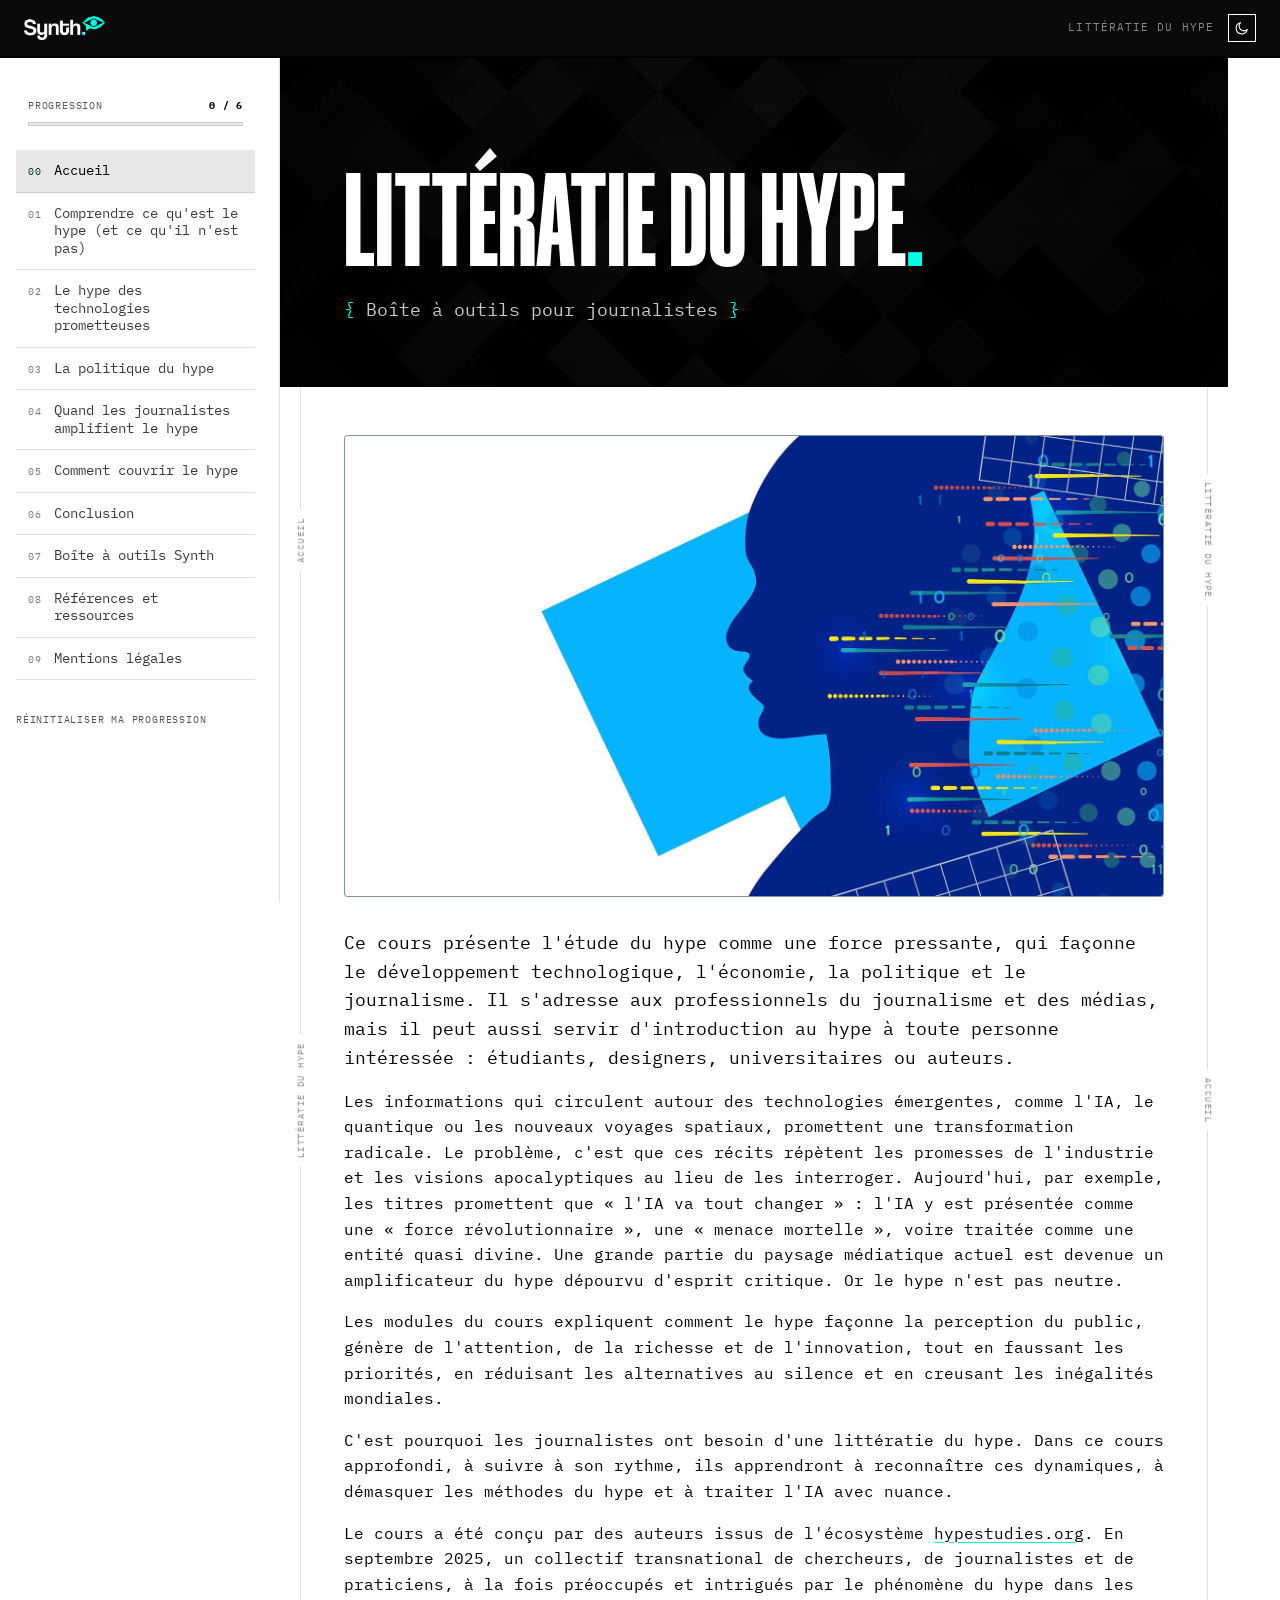
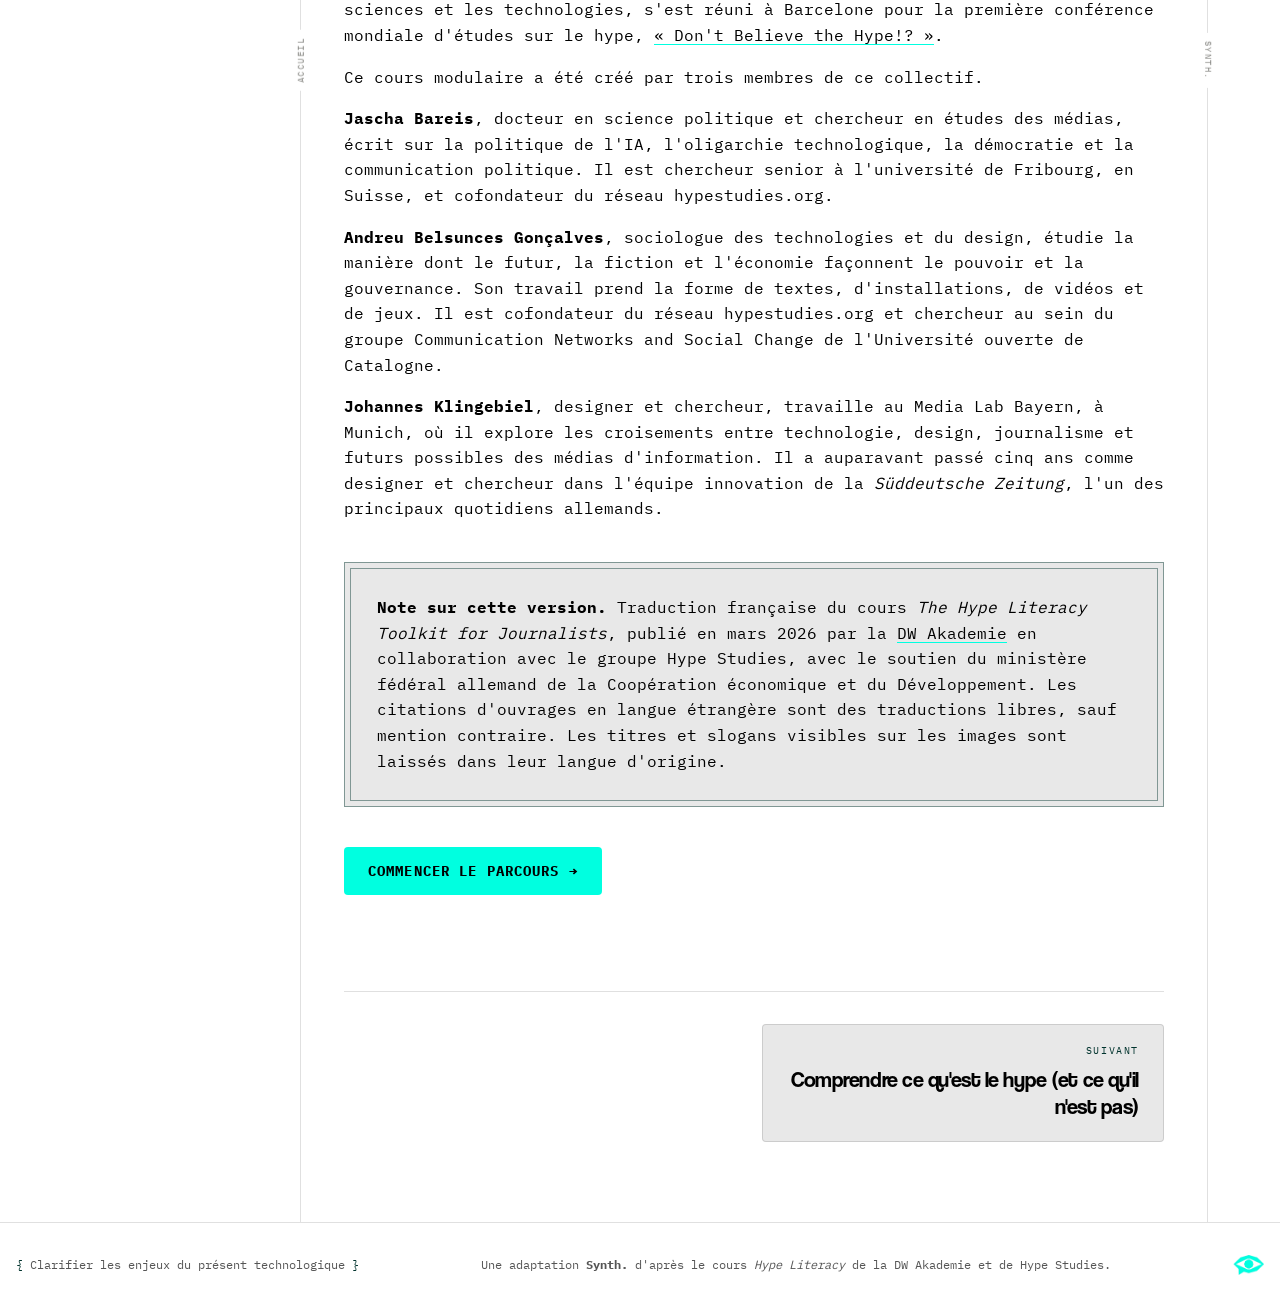
==== commit 88f35835: "Direction artistique « affiche » inspirée d'Unifiers of Japan - ouverture de chapitre : bandeau noir" ====
--- a/index.html
+++ b/index.html
@@ -62,6 +62,7 @@
 
   <script src="js/vendor/gsap.min.js"></script>
   <script src="js/vendor/Draggable.min.js"></script>
+  <script src="js/vendor/ScrollTrigger.min.js"></script>
   <script src="js/synth-header.js"></script>
   <script src="js/markdown.js"></script>
   <script src="js/atelier.js"></script>
--- a/css/style.css
+++ b/css/style.css
@@ -1230,3 +1230,161 @@
   .sidebar.is-open { box-shadow: var(--shadow-lift); }
   .dcard-text { font-size: 21px; }
 }
+
+/* =====================================================================
+   Direction artistique « affiche » (d'après Unifiers of Japan, adaptée à Synth.)
+   Titres géants condensés en capitales, rails de marge, doubles filets,
+   lignes de chronologie. Le rouge de la référence devient le noir Synth,
+   le cyan reste le seul pointeur.
+   ===================================================================== */
+
+:root {
+  --font-poster: "Coolvetica Compressed", "Coolvetica Crammed", "Coolvetica", "Helvetica Neue", sans-serif;
+  --frame-line: rgba(0, 255, 224, .38);
+  --rail-line: rgba(255, 255, 255, .12);
+  --rail-ink: #7a7a7a;
+}
+[data-theme="light"] {
+  --frame-line: rgba(0, 51, 45, .45);
+  --rail-line: rgba(0, 0, 0, .12);
+  --rail-ink: #8a8a86;
+}
+
+/* ---------- Titres ---------- */
+.module > h2, .accordion summary, .ch-title, .sn-num, .deck-count, .parade-head h4 {
+  font-family: var(--font-poster); font-weight: 800;
+}
+.module > h2 {
+  font-size: clamp(34px, 4.4vw, 54px); line-height: .96; letter-spacing: 0;
+  text-transform: uppercase;
+  margin-top: var(--space-6);
+}
+.module > h3 { font-size: 22px; }
+
+/* ---------- Ouverture de chapitre ---------- */
+.ch-hero {
+  position: relative;
+  margin: calc(var(--space-16) * -1) calc(clamp(var(--space-4), 5vw, var(--space-16)) * -1) var(--space-12);
+  padding: var(--space-16) clamp(var(--space-4), 5vw, var(--space-16)) 0;
+  background: var(--texture-diamond) center / cover no-repeat, #0a0a0a;
+  color: #fff;
+  border-bottom: 2px solid #000;
+  overflow: hidden;
+}
+.ch-kicker {
+  display: flex; justify-content: space-between; gap: var(--space-4);
+  margin: 0 0 var(--space-6);
+  font-size: var(--text-xs); font-weight: var(--weight-bold); letter-spacing: var(--track-eyebrow); text-transform: uppercase;
+  color: var(--synth-cyan);
+}
+.ch-title {
+  margin: 0 0 var(--space-10);
+  font-size: clamp(56px, 9.5vw, 132px); line-height: .86; letter-spacing: -.005em;
+  text-transform: uppercase; text-wrap: balance;
+  color: #fff;
+}
+.mw { display: inline-block; overflow: hidden; vertical-align: top; padding-bottom: .04em; }
+.mw > span { display: inline-block; }
+.ch-facts {
+  display: grid; grid-template-columns: repeat(auto-fit, minmax(140px, 1fr));
+  margin: 0 calc(clamp(var(--space-4), 5vw, var(--space-16)) * -1);
+  border-top: 1px solid rgba(255, 255, 255, .16);
+  background: rgba(0, 0, 0, .55);
+}
+.ch-facts > div {
+  padding: var(--space-4) var(--space-5); text-align: center;
+  border-right: 1px solid rgba(255, 255, 255, .16);
+}
+.ch-facts > div:last-child { border-right: 0; }
+.ch-facts dt { font-size: var(--text-xxs); letter-spacing: var(--track-eyebrow); text-transform: uppercase; color: #8a8a86; }
+.ch-facts dd { margin: var(--space-1) 0 0; font-size: var(--text-sm); font-weight: var(--weight-bold); text-transform: uppercase; color: #fff; }
+
+/* ---------- Parties : petit label + numéro géant qui monte ---------- */
+.section-num {
+  display: grid; justify-items: center; gap: 0;
+  margin: var(--space-20) 0 var(--space-4);
+}
+.section-num::before, .section-num::after { content: none; }
+.section-num .sn-label {
+  padding: 0; border: 0;
+  font-size: var(--text-xs); font-weight: var(--weight-bold); letter-spacing: var(--track-eyebrow);
+  color: var(--text-accent);
+}
+.sn-num {
+  display: block; overflow: hidden;
+  font-size: clamp(110px, 16vw, 200px); line-height: .78;
+  color: transparent; -webkit-text-stroke: 1.5px var(--text-primary);
+  border-bottom: 1px solid var(--frame-line);
+  width: 100%; text-align: center;
+}
+.sn-num > span { display: inline-block; }
+.section-num + h2 { text-align: center; margin-top: var(--space-6); }
+
+/* ---------- Rails de marge ---------- */
+.content { position: relative; }
+.page-rail { display: none; }
+@media (min-width: 1100px) {
+  .page-rail {
+    display: block; position: absolute; top: 0; bottom: 0; width: 1px;
+    background: var(--rail-line); pointer-events: none;
+  }
+  .page-rail-left { left: 20px; }
+  .page-rail-right { right: 20px; }
+  .page-rail span {
+    position: absolute; left: 50%;
+    transform: translateX(-50%) rotate(-90deg); transform-origin: center;
+    padding: 6px 8px; white-space: nowrap;
+    background: var(--surface-page);
+    font-size: 9px; letter-spacing: var(--track-eyebrow); text-transform: uppercase;
+    color: var(--rail-ink);
+  }
+  .page-rail-right span { transform: translateX(-50%) rotate(90deg); }
+}
+
+/* ---------- Doubles filets ---------- */
+.note, .citation, .table-wrap, .hm-item, .sorting, .labeled-panels {
+  border: 1px solid var(--frame-line);
+  outline: 1px solid var(--frame-line); outline-offset: -7px;
+  border-radius: 0;
+}
+.note, .citation { padding: calc(var(--pad-card) + 8px); }
+.table-wrap { outline: none; }
+.figure img { border-color: var(--frame-line); }
+
+/* ---------- Lignes de chronologie : accordéons et sommaire ---------- */
+.accordion { border-top: 2px solid var(--text-primary); }
+.accordion details { border-bottom: 1px solid var(--frame-line); }
+.accordion summary { font-size: clamp(22px, 2.6vw, 30px); text-transform: uppercase; letter-spacing: 0; padding: var(--space-4) var(--space-1); }
+.accordion summary::after { font-size: 26px; font-weight: 400; color: var(--text-accent); }
+.toc a { border-radius: 0; border-left: 0; border-right: 0; border-top: 0; border-bottom: 1px solid var(--rail-line); }
+.toc .is-current a { border-color: var(--rail-line); }
+
+/* ---------- Cartes du paquet : tarot à double filet ---------- */
+.dcard-front { outline: 1px solid #000; outline-offset: -9px; border-radius: 10px; }
+.dcard-backface, .dcard-back { outline: 1px solid rgba(0, 255, 224, .5); outline-offset: -9px; }
+.dcard-text { font-family: var(--font-poster); font-weight: 800; font-size: 34px; line-height: .92; text-transform: uppercase; }
+.deck-count { font-size: 44px; text-transform: uppercase; letter-spacing: 0; }
+.pile-name { font-family: var(--font-poster); font-weight: 800; font-size: 24px; line-height: .95; text-transform: uppercase; }
+.parade-head h4 { font-size: 30px; line-height: .95; text-transform: uppercase; letter-spacing: 0; }
+.parade { outline: 1px solid rgba(0, 0, 0, .35); outline-offset: -7px; }
+.parade.is-locked { outline-color: rgba(255, 255, 255, .15); }
+
+/* ---------- Quiz et cartouche : titres en capitales condensées ---------- */
+.chat-name { font-family: var(--font-poster); font-weight: 800; font-size: 24px; text-transform: uppercase; letter-spacing: 0; }
+.overview-num { font-family: var(--font-poster); font-weight: 800; font-size: 130px; }
+.module-accueil .hero h1 { font-family: var(--font-poster); font-weight: 800; text-transform: uppercase; font-size: clamp(64px, 11vw, 150px); line-height: .86; letter-spacing: 0; }
+
+@media (max-width: 860px) {
+  .ch-hero { margin: calc(var(--space-10) * -1) calc(var(--space-4) * -1) var(--space-10); padding: var(--space-10) var(--space-4) 0; }
+  .ch-facts { margin: 0 calc(var(--space-4) * -1); grid-template-columns: repeat(2, minmax(0, 1fr)); }
+  .ch-facts > div:nth-child(2n) { border-right: 0; }
+  .ch-facts > div { border-bottom: 1px solid rgba(255, 255, 255, .16); }
+  .dcard-text { font-size: 28px; }
+}
+.section-num .sn-num {
+  padding: 0; border: 0; border-bottom: 1px solid var(--frame-line); border-radius: 0;
+  font-size: clamp(110px, 16vw, 200px); font-weight: 800; letter-spacing: 0;
+  color: transparent;
+}
+.section-num .sn-num > span { padding: 0; border: 0; font-size: inherit; letter-spacing: 0; color: inherit; }
+.section-num .sn-num, .section-num .sn-num > span { font-family: var(--font-poster); }
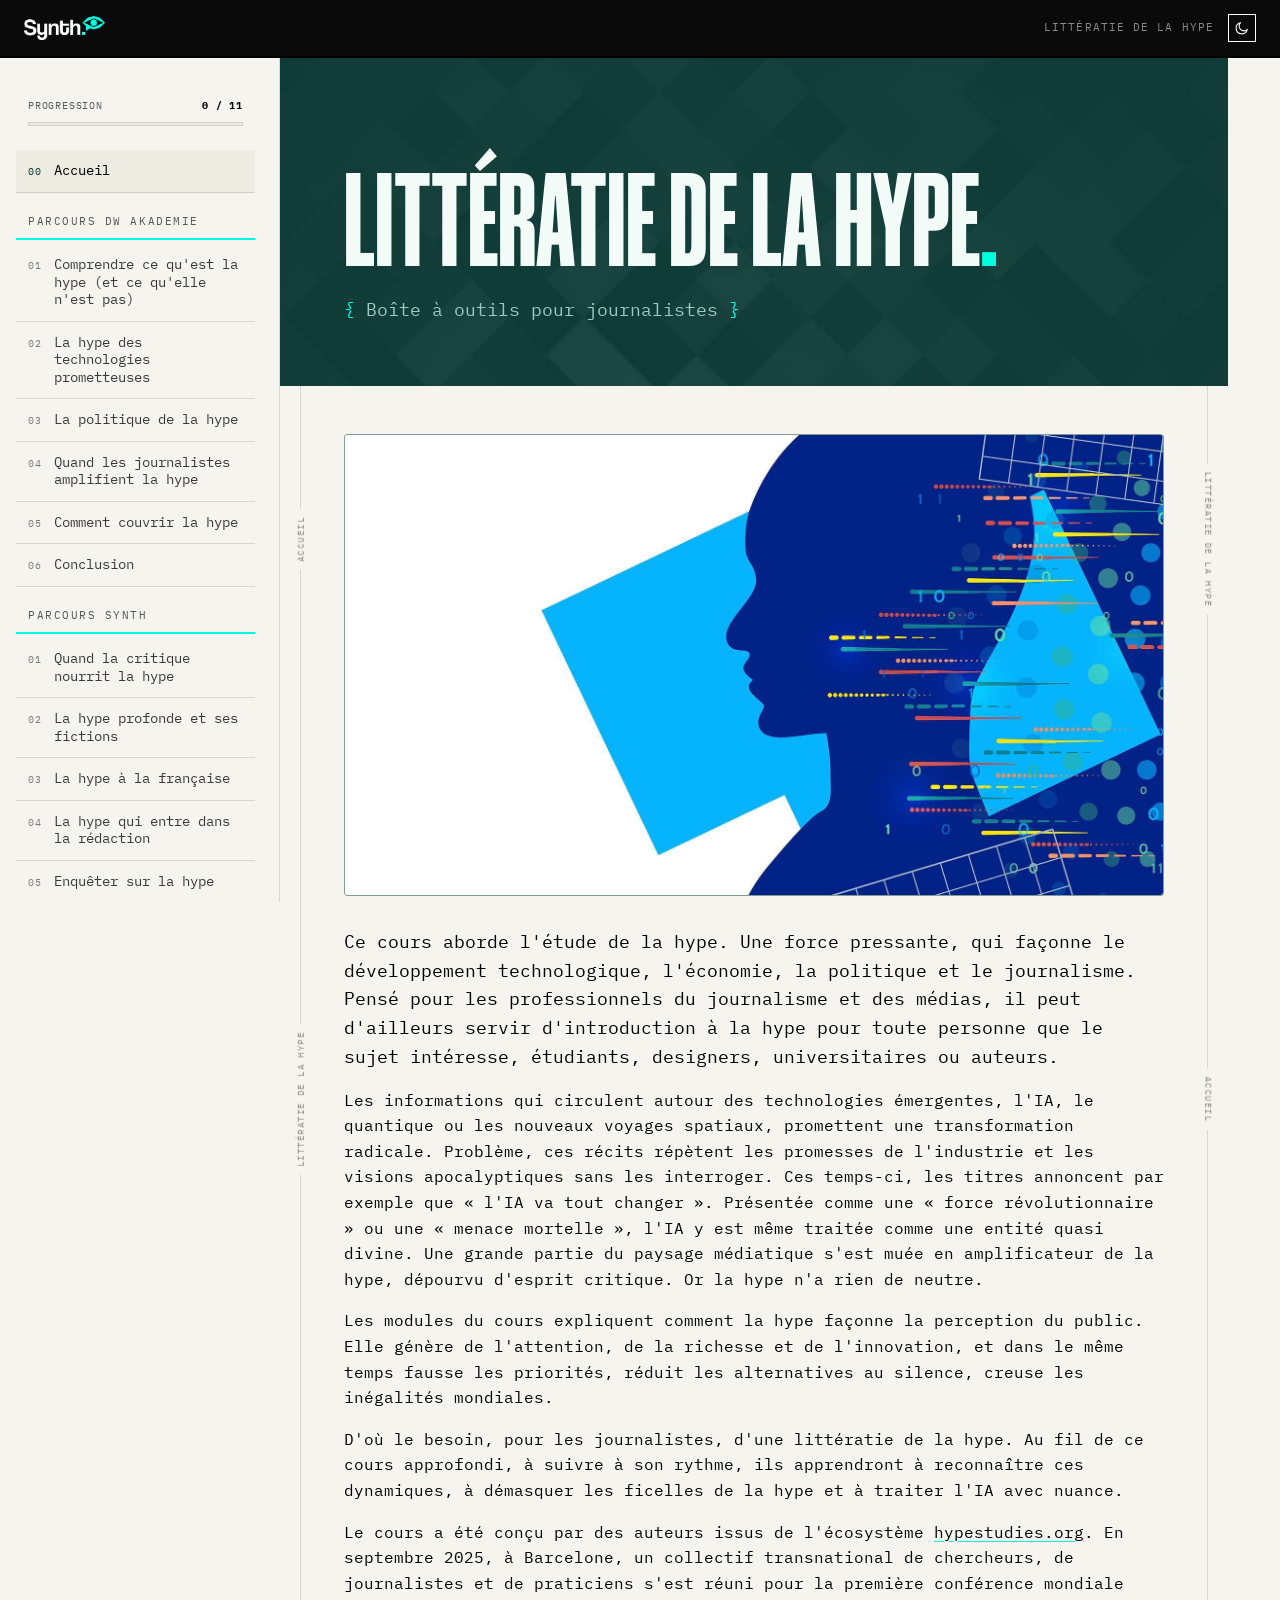
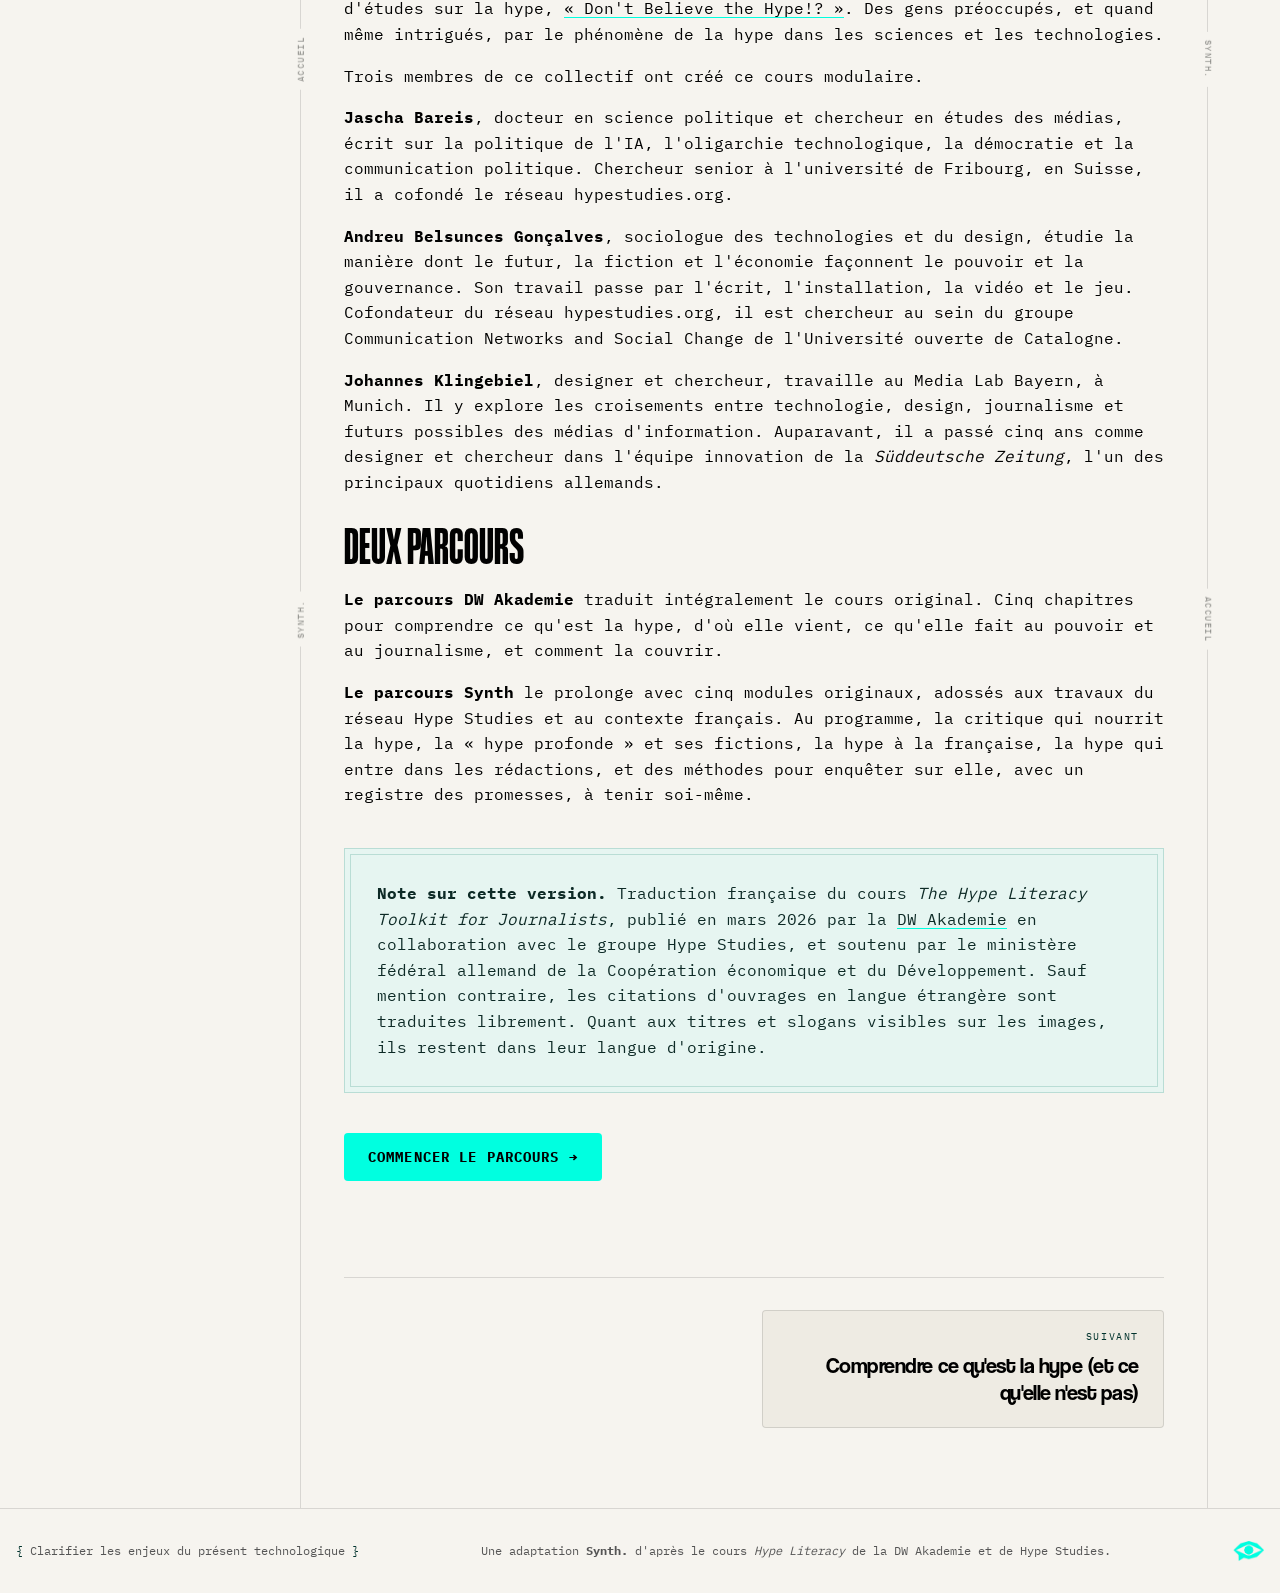
==== commit 8170fe01: "Réécrit la copie : la hype au féminin, sans point-virgule ni tiret cadratin, style plus humain Co-Au" ====
--- a/index.html
+++ b/index.html
@@ -3,8 +3,8 @@
 <head>
   <meta charset="utf-8">
   <meta name="viewport" content="width=device-width, initial-scale=1">
-  <title>Littératie du hype — Synth</title>
-  <meta name="description" content="Parcours en français pour couvrir l'intelligence artificielle sans amplifier le hype. Adaptation Synth du cours Hype Literacy de la DW Akademie.">
+  <title>Littératie de la hype · Synth</title>
+  <meta name="description" content="Parcours en français pour couvrir l'intelligence artificielle sans amplifier la hype. Adaptation Synth du cours Hype Literacy de la DW Akademie.">
   <meta name="theme-color" content="#000000">
   <link rel="icon" href="assets/mark-eye-cyan.png" type="image/png">
   <script>
@@ -30,7 +30,7 @@
         </a>
       </div>
       <div class="sh-controls">
-        <a class="sh-tag" href="#/accueil">Littératie du hype</a>
+        <a class="sh-tag" href="#/accueil">Littératie de la hype</a>
         <button class="sh-btn sh-theme show-moon" id="themeToggle" type="button" aria-label="Basculer entre thème clair et sombre">
           <svg class="icon icon-sun" width="16" height="16" viewBox="0 0 24 24" fill="none" aria-hidden="true"><circle cx="12" cy="12" r="4.5" stroke="currentColor" stroke-width="1.6"/><path d="M12 2.5v2.4M12 19.1v2.4M4.2 4.2l1.7 1.7M18.1 18.1l1.7 1.7M2.5 12h2.4M19.1 12h2.4M4.2 19.8l1.7-1.7M18.1 5.9l1.7-1.7" stroke="currentColor" stroke-width="1.6" stroke-linecap="round"/></svg>
           <svg class="icon icon-moon" width="16" height="16" viewBox="0 0 24 24" fill="none" aria-hidden="true"><path d="M20 14.2A8.5 8.5 0 1 1 9.8 4a6.7 6.7 0 0 0 10.2 10.2Z" stroke="currentColor" stroke-width="1.6" stroke-linejoin="round"/></svg>
--- a/css/style.css
+++ b/css/style.css
@@ -1388,3 +1388,170 @@
 }
 .section-num .sn-num > span { padding: 0; border: 0; font-size: inherit; letter-spacing: 0; color: inherit; }
 .section-num .sn-num, .section-num .sn-num > span { font-family: var(--font-poster); }
+
+/* =====================================================================
+   Palette « sarcelle » : remplace les aplats noirs des encarts et ouvertures.
+   Tirée de l'encre cyan de la charte (#00332D) ; le cyan #00FFE0 reste l'accent.
+   Le bandeau du site (header Synth) garde son noir, constante de marque.
+   ===================================================================== */
+:root {
+  --field: #0f3b36;          /* grands aplats : ouvertures, bandeaux, tapis */
+  --field-deep: #0a2c28;
+  --field-ink: #f3fbf9;
+  --field-muted: #9cc9c1;
+  --field-line: rgba(156, 201, 193, .28);
+  --encart: #e6f5f1;         /* encarts clairs (vue d'ensemble, notes) */
+  --encart-ink: #0d2a26;
+  --encart-muted: #3d6660;
+  --encart-line: #b9ddd5;
+  --paper: #f6f4ef;          /* papier chaud du thème clair */
+}
+[data-theme="light"] {
+  --surface-page: var(--paper);
+  --surface-raised: #fbfaf7;
+  --surface-card: #eeebe3;
+  --surface-card-hover: #e6e2d8;
+  --surface-inset: #f1eee7;
+}
+:root:not([data-theme="light"]) {
+  --surface-page: #0b1312;
+  --surface-raised: #0f1918;
+  --surface-card: #13201e;
+  --surface-card-hover: #182826;
+  --surface-inset: #0d1716;
+  --encart: #12302c;
+  --encart-ink: #e9f6f3;
+  --encart-muted: #9cc9c1;
+  --encart-line: #1f4a44;
+}
+body { background: var(--surface-page); }
+
+/* Motif diamant fondu dans la sarcelle */
+.ch-hero, .module-accueil .hero {
+  background: var(--texture-diamond) center / cover no-repeat, var(--field);
+  background-blend-mode: soft-light;
+  color: var(--field-ink);
+  border-bottom: 0;
+}
+.ch-title, .module-accueil .hero h1 { color: var(--field-ink); }
+.ch-facts { background: var(--field-deep); border-top-color: var(--field-line); }
+.ch-facts > div { border-color: var(--field-line); }
+.ch-facts dt { color: var(--field-muted); }
+.module-accueil .hero h2 { color: var(--field-muted); }
+
+/* Vue d'ensemble : encart clair, numéro en sarcelle */
+.overview {
+  background: var(--encart); color: var(--encart-ink);
+  border: 1px solid var(--encart-line);
+  outline: 1px solid var(--encart-line); outline-offset: -8px;
+  box-shadow: none;
+}
+.overview::before { content: none; }
+.overview-side { border-right-color: var(--encart-line); }
+.overview-label { color: var(--encart-muted); }
+.overview-num { -webkit-text-stroke: 1.5px var(--encart-ink); }
+.overview-main p { color: var(--encart-ink); }
+.overview-lead { color: var(--encart-muted) !important; }
+.overview-goals li { background: rgba(255, 255, 255, .55); border-color: var(--encart-line); color: var(--encart-ink); }
+.overview-goal-n { color: var(--encart-muted); }
+:root:not([data-theme="light"]) .overview-goals li { background: rgba(255, 255, 255, .04); }
+:root:not([data-theme="light"]) .overview-num { -webkit-text-stroke-color: var(--synth-cyan); }
+:root:not([data-theme="light"]) .overview-goal-n { color: var(--synth-cyan); }
+
+/* Notes et citations : même famille d'encarts */
+.note, .citation { background: var(--encart); color: var(--encart-ink); border-color: var(--encart-line); outline-color: var(--encart-line); }
+.note p, .citation p, .citation-text { color: var(--encart-ink); }
+.citation figcaption { color: var(--encart-muted); }
+
+/* Bandeau du quiz, tiroir du carnet, vidéos */
+.chat-head, .carnet-head { background: var(--field); border-bottom-color: var(--field-deep); color: var(--field-ink); }
+.chat-name small, .carnet-kicker { color: var(--field-muted); }
+.chat-avatar-bot { background: var(--field); }
+.video-play { background: var(--texture-diamond) center / cover, var(--field); background-blend-mode: soft-light; border-color: var(--field-line); }
+.video-hint { color: var(--field-muted); }
+
+/* Tapis de jeu du paquet de cartes */
+.deck {
+  background: radial-gradient(120% 90% at 50% 0%, #1b5a52 0%, var(--field) 55%, var(--field-deep) 100%);
+  border-color: var(--field-deep);
+}
+.dcard-back, .dcard-backface { background-color: var(--field-deep); }
+.deck-hint { color: var(--field-muted); }
+.pile { background: rgba(255, 255, 255, .05); border-color: rgba(0, 255, 224, .4); }
+.parade.is-locked { background: rgba(255, 255, 255, .05); border-color: var(--field-line); outline-color: transparent; }
+.parade { background: var(--paper); }
+/* Le motif diamant (gris sombre) éclaircit légèrement la sarcelle au lieu de l'assombrir */
+.ch-hero, .module-accueil .hero, .video-play { background: var(--field); background-blend-mode: normal; }
+.ch-hero::before, .module-accueil .hero::before, .video-play::before {
+  content: ""; position: absolute; inset: 0; pointer-events: none;
+  background: var(--texture-diamond) center / cover no-repeat;
+  mix-blend-mode: screen; opacity: .55;
+}
+.module-accueil .hero::after { content: none; }
+.video-play { position: relative; }
+.video-play > * , .ch-hero > * { position: relative; }
+
+/* =================================================================
+   Sommaire : rubriques (Parcours DW Akademie, Parcours Synth, Annexes)
+   Chaque rubrique recommence sa numérotation.
+   ================================================================= */
+.toc li.toc-group {
+  counter-increment: none; counter-set: toc 0;
+  margin: var(--space-5) 0 var(--space-1);
+  padding: 0 var(--space-3) var(--space-2);
+  font-family: var(--font-mono, "IBM Plex Mono", monospace);
+  font-size: 11px; letter-spacing: .14em; text-transform: uppercase;
+  color: var(--text-muted, #8a8a8a);
+  border-bottom: 2px solid var(--synth-cyan, #00ffe0);
+}
+.toc li.toc-group:first-child { margin-top: 0; }
+
+/* =================================================================
+   Registre des promesses (Parcours Synth, module 5)
+   ================================================================= */
+.registre {
+  margin: var(--space-6) 0; background: var(--paper); color: #0a0a0a;
+  border: 2px solid var(--field); outline: 1px solid var(--field); outline-offset: 4px;
+}
+.registre-head { display: flex; flex-wrap: wrap; align-items: baseline; gap: var(--space-2) var(--space-4); padding: var(--space-4) var(--space-5); background: var(--field); color: var(--field-ink, #fff); }
+.registre-kicker { font: 600 11px/1 "IBM Plex Mono", monospace; letter-spacing: .14em; text-transform: uppercase; color: var(--field-muted); }
+.registre-head h3 { flex: 1 1 auto; margin: 0; font-size: 26px; color: #fff; }
+.registre-count { font: 12px/1 "IBM Plex Mono", monospace; color: var(--synth-cyan, #00ffe0); }
+.registre-form { display: grid; grid-template-columns: repeat(4, minmax(0, 1fr)); gap: var(--space-3); padding: var(--space-5); border-bottom: 1px solid rgba(0, 0, 0, .12); }
+.registre-form label { display: flex; flex-direction: column; gap: 4px; font: 11px/1.2 "IBM Plex Mono", monospace; letter-spacing: .06em; text-transform: uppercase; color: #3a4a47; }
+.registre-form .rg-wide { grid-column: 1 / -1; }
+.registre-form input, .registre-form textarea, .rg-statut select {
+  font-family: inherit; font-size: 15px; line-height: 1.4; text-transform: none; letter-spacing: 0;
+  padding: 8px 10px; border: 1px solid rgba(0, 0, 0, .25); border-radius: 0; background: #fff; color: #0a0a0a;
+}
+.registre-form textarea { resize: vertical; font-size: 16px; }
+.registre-form input:focus, .registre-form textarea:focus, .rg-statut select:focus { outline: 2px solid var(--field); outline-offset: 1px; }
+.registre-add { grid-column: 1 / -1; justify-self: start; }
+.registre-add, .registre-actions button {
+  font: 600 13px/1 "IBM Plex Mono", monospace; padding: 11px 16px; cursor: pointer;
+  border: 2px solid var(--field); background: var(--field); color: #fff;
+}
+.registre-add:hover { background: var(--synth-cyan, #00ffe0); border-color: var(--synth-cyan, #00ffe0); color: #000; }
+.registre-list { list-style: none; margin: 0; padding: 0; }
+.registre-empty { padding: var(--space-5); color: #4a5a57; font-style: italic; }
+.rg-item { display: flex; gap: var(--space-4); align-items: flex-start; justify-content: space-between; padding: var(--space-4) var(--space-5); border-bottom: 1px solid rgba(0, 0, 0, .1); border-left: 4px solid transparent; }
+.rg-item.is-due { border-left-color: #8e1b1b; background: #fbeeee; }
+.rg-item[data-statut="Tenue"] { border-left-color: #0f8f7f; }
+.rg-item[data-statut="Non tenue"], .rg-item[data-statut="Abandonnée"] { border-left-color: #ffb300; }
+.rg-main { min-width: 0; }
+.rg-flag { display: inline-block; margin-bottom: 6px; padding: 3px 7px; background: #8e1b1b; color: #fff; font: 600 11px/1 "IBM Plex Mono", monospace; letter-spacing: .08em; text-transform: uppercase; }
+.rg-promesse { margin: 0 0 4px; font-size: 17px; line-height: 1.4; color: #0a0a0a; }
+.rg-meta { margin: 0; font: 12px/1.5 "IBM Plex Mono", monospace; color: #4a5a57; }
+.rg-meta a { color: var(--field); }
+.rg-side { display: flex; align-items: center; gap: var(--space-2); flex: none; }
+.rg-statut select { font-size: 13px; padding: 6px 8px; }
+.rg-remove { width: 32px; height: 32px; border: 1px solid rgba(0, 0, 0, .2); background: transparent; color: #0a0a0a; font-size: 18px; cursor: pointer; }
+.rg-remove:hover { background: #8e1b1b; color: #fff; border-color: #8e1b1b; }
+.registre-actions { display: flex; gap: var(--space-2); padding: var(--space-4) var(--space-5) 0; }
+.registre-actions .registre-clear { background: transparent; color: var(--field); }
+.registre-status { min-height: 1.4em; margin: 0; padding: var(--space-2) var(--space-5) var(--space-4); font: 12px/1.4 "IBM Plex Mono", monospace; color: #4a5a57; }
+@media (max-width: 720px) {
+  .registre-form { grid-template-columns: minmax(0, 1fr) minmax(0, 1fr); padding: var(--space-4); }
+  .registre-form label:nth-of-type(2), .registre-form label:nth-of-type(5) { grid-column: 1 / -1; }
+  .rg-item { flex-direction: column; padding: var(--space-4); }
+}
